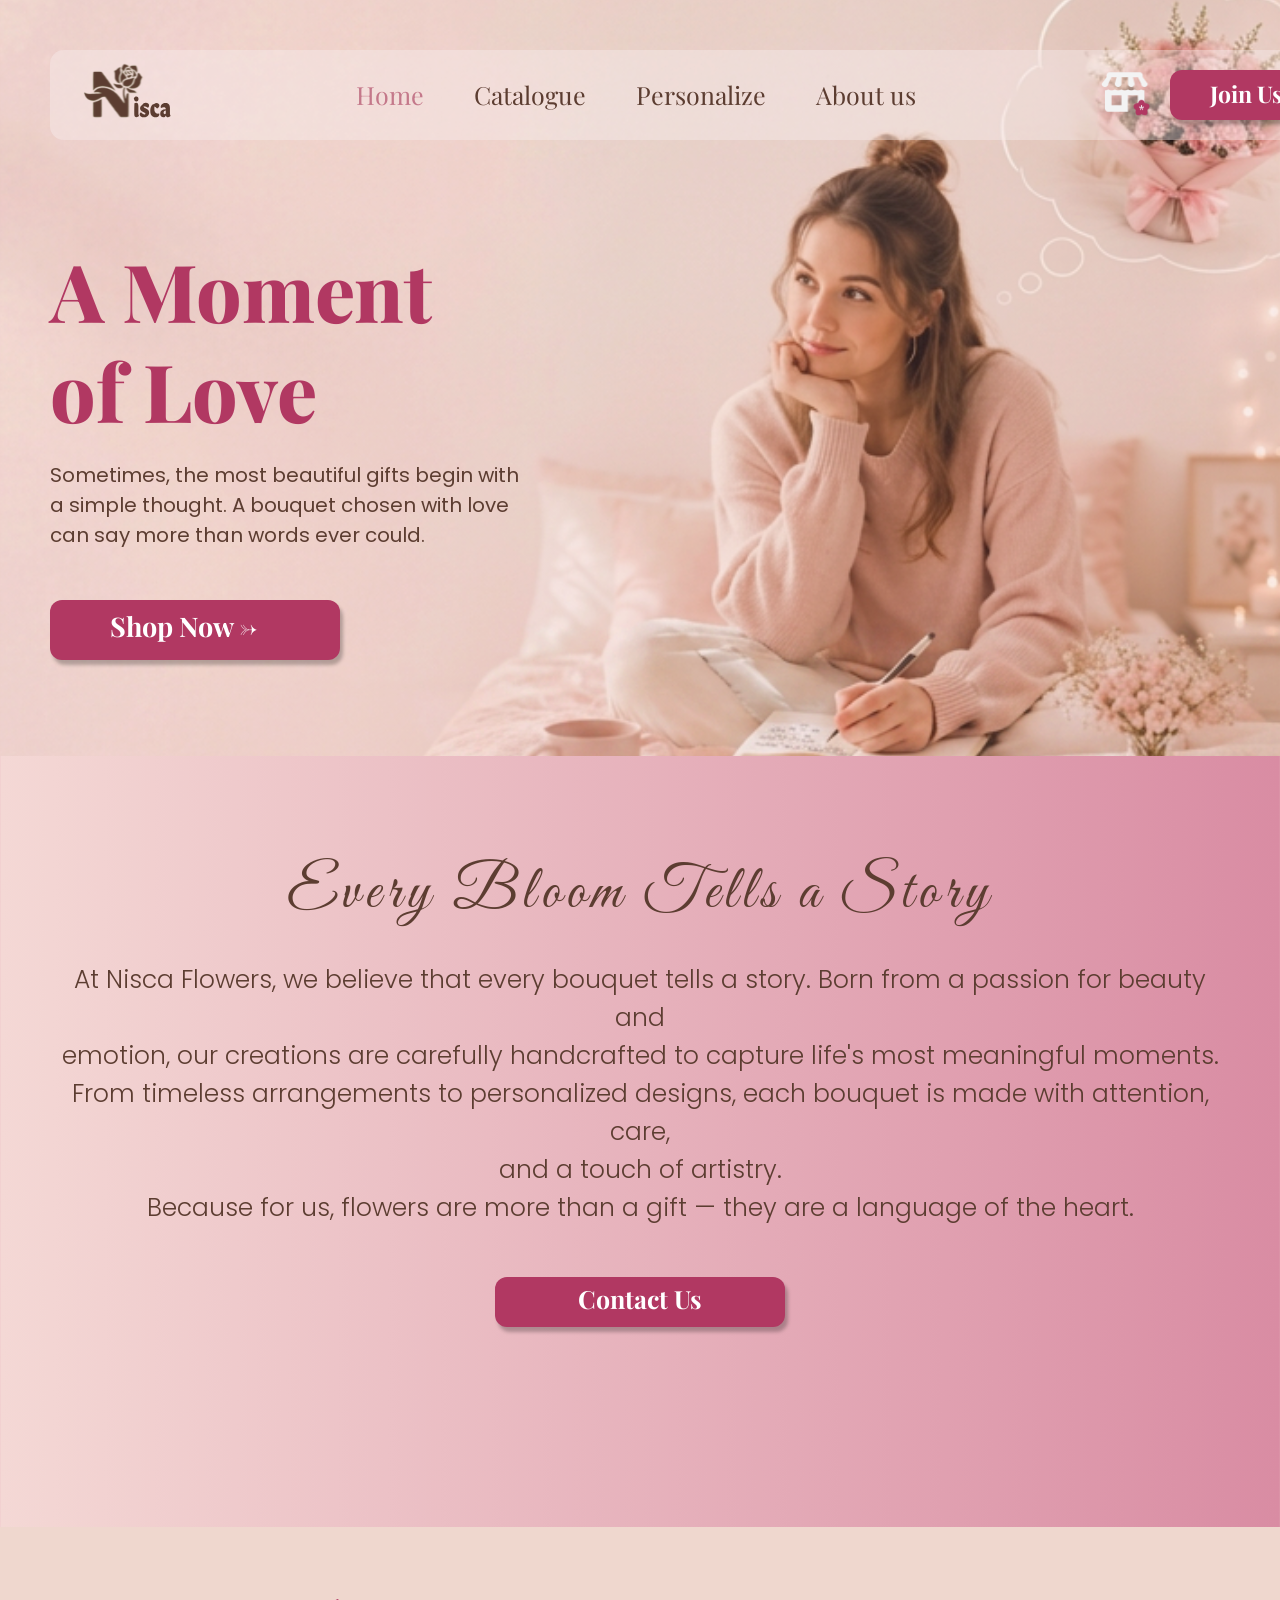
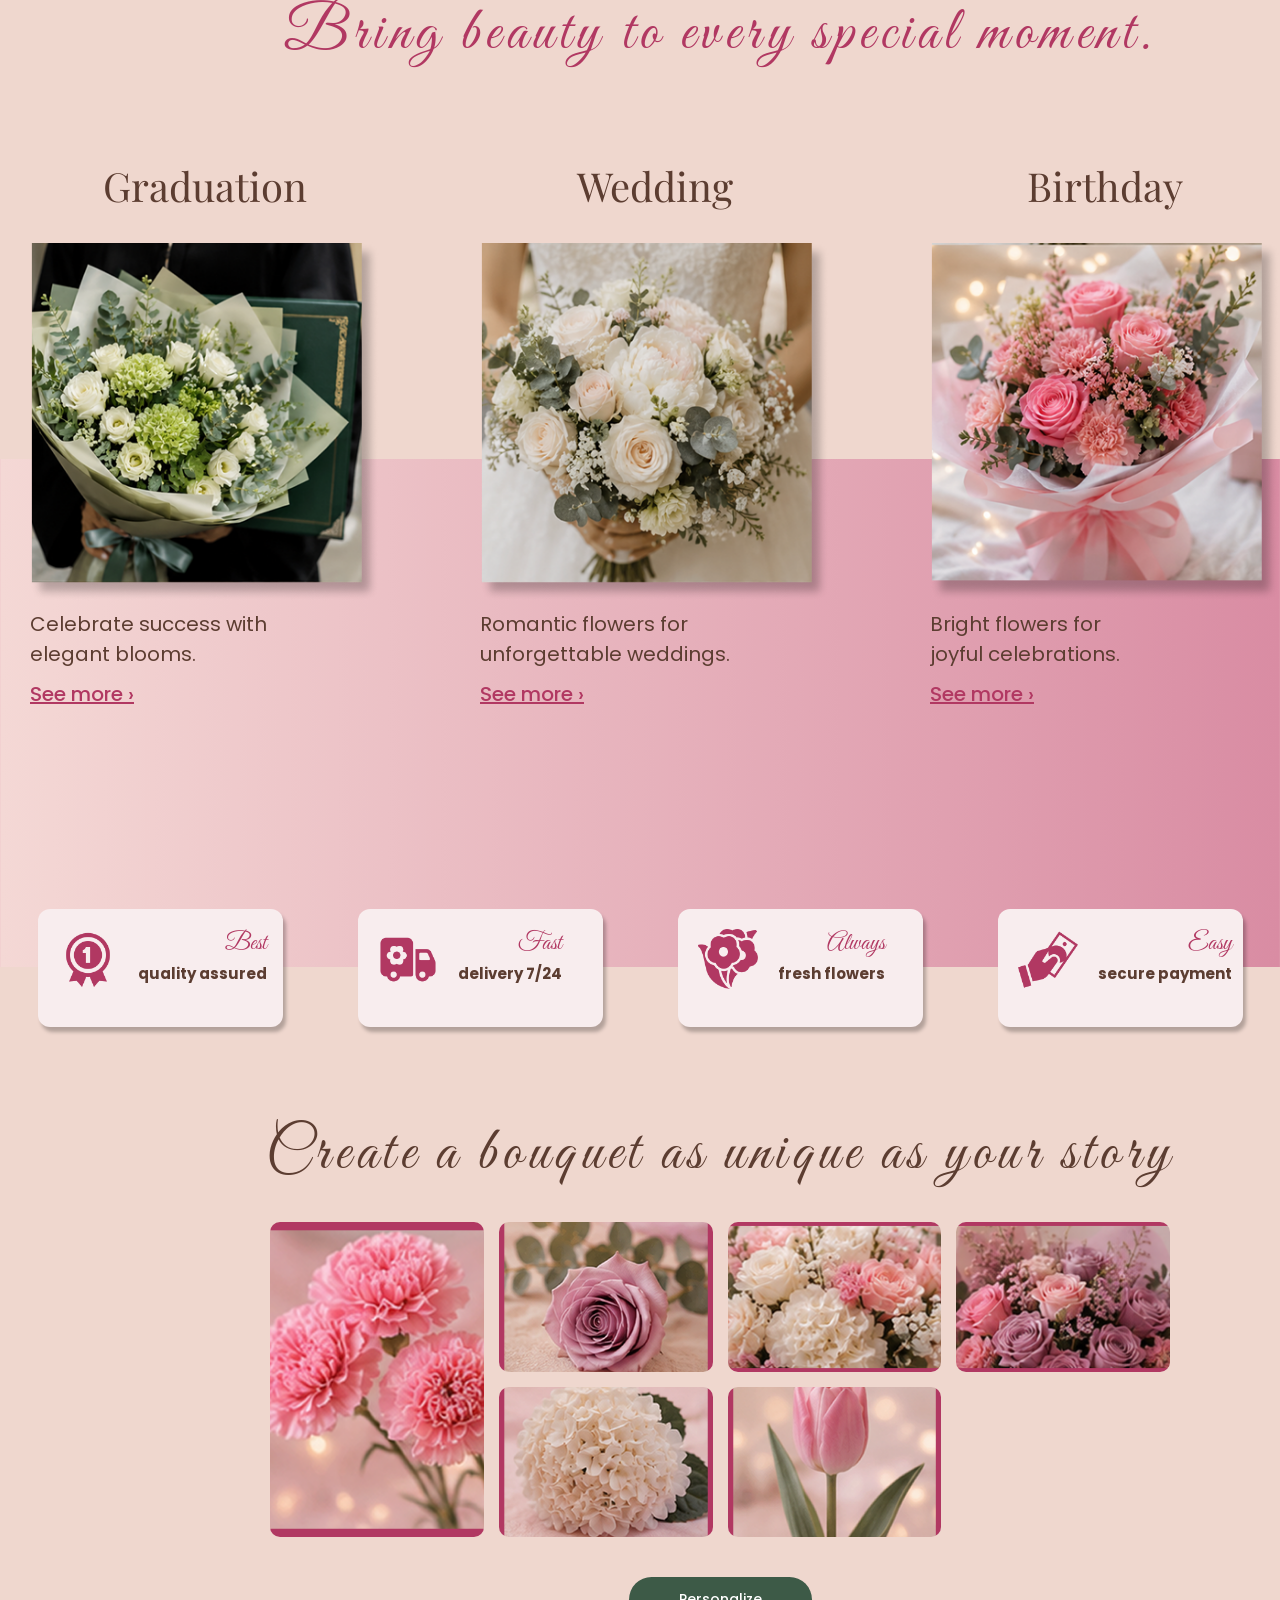
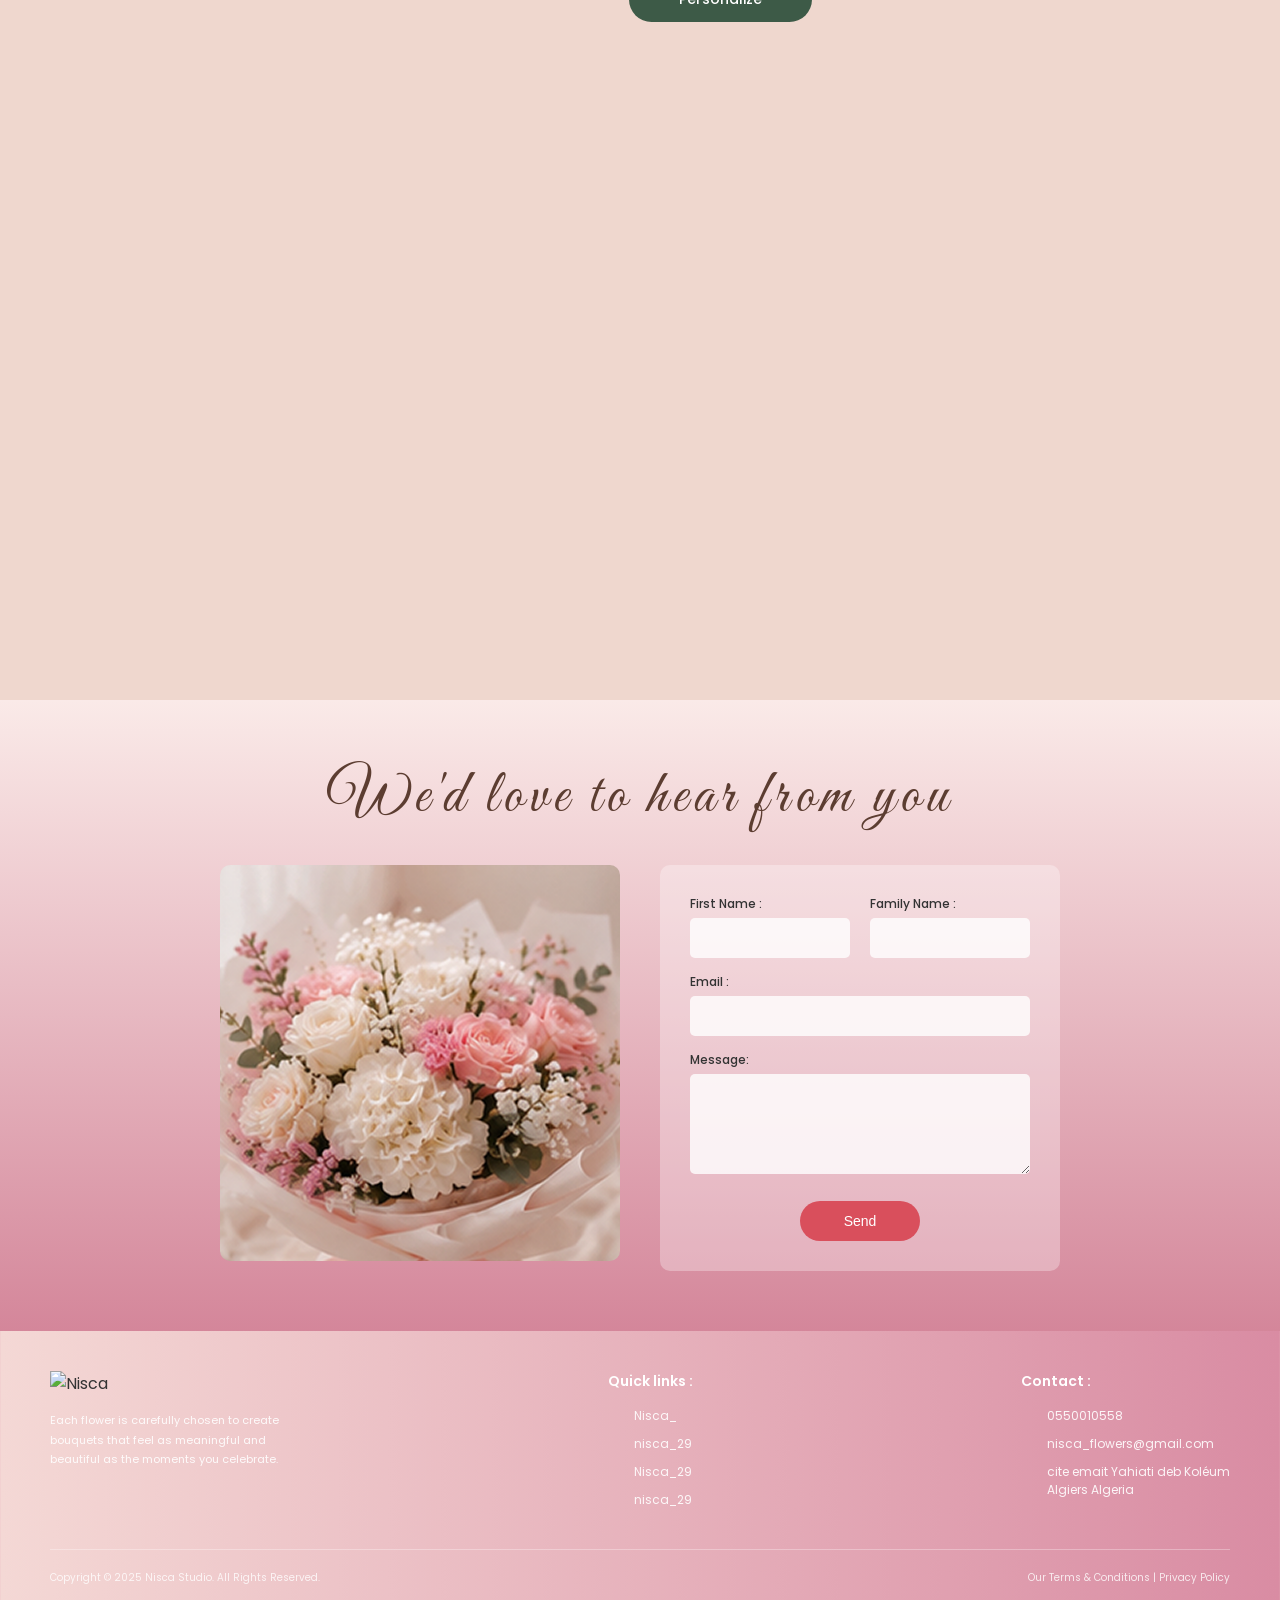
==== home.html @ 2099b7bc "fixing the feature bar" ====
<!DOCTYPE html>
<html lang="en">
<head>
    <meta charset="UTF-8">
    <meta name="viewport" content="width=device-width, initial-scale=1.0">
    <title>Nisca - A Moment of Love</title>
    <link rel="stylesheet" href="home.css">
    <link href="https://fonts.googleapis.com/css2?family=Playfair+Display:ital,wght@0,400;0,500;0,600;0,700;1,400;1,500;1,600&family=Poppins:wght@300;400;500;600&family=Great+Vibes&display=swap" rel="stylesheet">
</head>
<body>
    <header class="header">
        <div class="header-container">
            <div class="logo">
                <img src="/images/logo.svg" alt="Nisca logo">
            </div>
            <nav class="nav">
                <ul class="nav-links">
                    <li><a href="#" class="active">Home</a></li>
                    <li><a href="#">Catalogue</a></li>
                    <li><a href="#">Personalize</a></li>
                    <li><a href="#">About us</a></li>
                </ul>
            </nav>
            <div class="header-actions">
                <a href="#" class="cart-icon">
                    <img src="/images/shopicon.svg" alt="Cart">
                </a>
                <a href="#" class="btn-join">Join Us</a>
            </div>
        </div>
    </header>

    <section class="hero">
        <div class="hero-container">
            <div class="hero-content">
                <h1 class="hero-title">A Moment<br>of Love</h1>
                <p class="hero-description">
                    Sometimes, the most beautiful gifts begin with<br> 
                    a simple thought. A bouquet chosen with love<br> 
                    can say more than words ever could.
                </p>
                <a href="#" class="btn-shop"> Shop Now → </a>
            </div>
        </div>
    </section>

    <section class="story-section">
        <h2 class="script-title">Every Bloom Tells a Story</h2>
        <p class="story-description">
            At Nisca Flowers, we believe that every bouquet tells a story. Born from a passion for beauty and<br>
            emotion, our creations are carefully handcrafted to capture life's most meaningful moments.<br>
            From timeless arrangements to personalized designs, each bouquet is made with attention, care,<br>
            and a touch of artistry.<br>
            Because for us, flowers are more than a gift — they are a language of the heart.
        </p>
        <a href="#" class="btn-contact">Contact Us</a>
    </section>

    <section class="occasions-section">
        <div class="categories">
            <h2 class="script-title" style="color: #B13862;">Bring beauty to every special moment.</h2>
        </div>
        <div class="occasions-grid">
            <div class="occasion-card">
                <h3 class="occasion-title">Graduation</h3>
                <div class="occasion-image">
                    <img src="/images/graduation.png" alt="Graduation flowers">
                </div>
                <p>Celebrate success with <br>elegant blooms.</p>
                <a href="#" class="see-more">See more ›</a>
            </div>
            <div class="occasion-card">
                <h3 class="occasion-title">Wedding</h3>
                <div class="occasion-image">
                    <img src="/images/wedding.png" alt="Wedding flowers">
                </div>
                <p>Romantic flowers for<br> unforgettable weddings.</p>
                <a href="#" class="see-more">See more ›</a>
            </div>
            <div class="occasion-card">
                <h3 class="occasion-title">Birthday</h3>
                <div class="occasion-image">
                    <img src="/images/birthday.png" alt="Birthday flowers">
                </div>
                <p>Bright flowers for<br> joyful celebrations.</p>
                <a href="#" class="see-more">See more ›</a>
            </div>
        </div>
    </section>


    <section class="features-bar">
        <div class="features-container">
            <div class="feature">
                <div class="feature-icon">
                    <img src="/images/icon-quality.svg" alt="Quality">
                </div>
                <p class="feature-label">Best <br> <span class="feature-text">quality assured</span></p>
            </div>
            <div class="feature">
                <div class="feature-icon">
                    <img src="/images/icon-delivery.svg" alt="Delivery">
                </div>
                <p class="feature-label">Fast <br> <span class="feature-text">delivery 7/24</span></p>
            </div>
            <div class="feature">
                <div class="feature-icon">
                    <img src="/images/icon-fresh.svg" alt="Fresh">
                </div>
                <p class="feature-label">Always <br> <span class="feature-text">fresh flowers</span></p>
            </div>
            <div class="feature">
                <div class="feature-icon">
                    <img src="/images/icon-secure.svg" alt="Secure">
                </div>
                <p class="feature-label">Easy <br> <span class="feature-text">secure payment</span></p>
            </div>
        </div>
    </section>

    <!-- Personalize Section -->
    <section class="personalize-section">
        <h2 class="script-title">Create a bouquet as unique as your story</h2>
        <div class="bouquet-grid">
            <div class="bouquet-item large">
                <img src="/images/pic1.png" alt="Bouquet">
            </div>
            <div class="bouquet-item">
                <img src="/images/pic2.png" alt="Bouquet">
            </div>
            <div class="bouquet-item">
                <img src="/images/pic3.png" alt="Bouquet">
            </div>
            <div class="bouquet-item">
                <img src="/images/pic4.png" alt="Bouquet">
            </div>
            <div class="bouquet-item">
                <img src="/images/pic6.png" alt="Bouquet">
            </div>
            <div class="bouquet-item">
                <img src="/images/pic5.png" alt="Bouquet">
            </div>
        </div>
        <a href="#" class="btn-personalize">Personalize</a>
    </section>

    <!-- Contact Section -->
    <section class="contact-section">
        <h2 class="script-title">We'd love to hear from you</h2>
        <div class="contact-container">
            <div class="contact-image">
                <img src="/images/contact_pic.png" alt="Flowers">
            </div>
            <form class="contact-form">
                <div class="form-row">
                    <div class="form-group">
                        <label for="firstName">First Name :</label>
                        <input type="text" id="firstName" name="firstName">
                    </div>
                    <div class="form-group">
                        <label for="familyName">Family Name :</label>
                        <input type="text" id="familyName" name="familyName">
                    </div>
                </div>
                <div class="form-group">
                    <label for="email">Email :</label>
                    <input type="email" id="email" name="email">
                </div>
                <div class="form-group">
                    <label for="message">Message:</label>
                    <textarea id="message" name="message" rows="4"></textarea>
                </div>
                <button type="submit" class="btn-send">Send</button>
            </form>
        </div>
    </section>

    <!-- Footer -->
    <footer class="footer">
        <div class="footer-container">
            <div class="footer-brand">
                <div class="footer-logo">
                    <img src="logo-white.png" alt="Nisca">
                </div>
                <p class="footer-tagline">
                    Each flower is carefully chosen to create<br>
                    bouquets that feel as meaningful and<br>
                    beautiful as the moments you celebrate.
                </p>
            </div>
            <div class="footer-links">
                <h4>Quick links :</h4>
                <ul>
                    <li><a href="#"><img src="icon-facebook.png" alt=""> Nisca_</a></li>
                    <li><a href="#"><img src="icon-instagram.png" alt=""> nisca_29</a></li>
                    <li><a href="#"><img src="icon-tiktok.png" alt=""> Nisca_29</a></li>
                    <li><a href="#"><img src="icon-twitter.png" alt=""> nisca_29</a></li>
                </ul>
            </div>
            <div class="footer-contact">
                <h4>Contact :</h4>
                <ul>
                    <li><img src="icon-phone.png" alt=""> 0550010558</li>
                    <li><img src="icon-email.png" alt=""> nisca_flowers@gmail.com</li>
                    <li><img src="icon-location.png" alt=""> cite emait Yahiati deb Koléum<br>Algiers Algeria</li>
                </ul>
            </div>
        </div>
        <div class="footer-bottom">
            <p>Copyright © 2025 Nisca Studio. All Rights Reserved.</p>
            <p><a href="#">Our Terms & Conditions</a> | <a href="#">Privacy Policy</a></p>
        </div>
    </footer>

    <script src="home.js"></script>
</body>
</html>
---- home.css ----
* {
    margin: 0;
    padding: 0;
    box-sizing: border-box;
}

body {
    font-family: 'Poppins', sans-serif;
    background: linear-gradient(270deg, #D98CA3 0%, #F4D8D5 100%);
    color: #333;
    overflow-x: hidden;
}

a {
    text-decoration: none;
    color: inherit;
}

ul {
    list-style: none;
}

img {
    max-width: 100%;
    height: auto;
}

.script-title {
    color: #5C3D31;
    font-size: 60px;
    font-weight: 500;
    line-height: normal;
    letter-spacing: 5.4px;
    font-family: 'Great Vibes', cursive;
    text-align: center;
    margin-bottom: 30px;
}

.header {
    position: fixed;
    top: 0;
    z-index: 1000;
    margin-top: 50px;
    margin-left: 50px;
    margin-right: 50px;
}

.header-container {
    border-radius: 14px;
    background: rgba(248, 237, 238, 0.41);
    display: flex;
    width: 1300px;
    height: 90px;
    padding-left: 33px;
    gap: 10px;
    align-items: center;
    justify-content: space-between;
    padding-right: 20px;
}

.logo img {
    height: 90px;
}

.nav-links {
    display: flex;
    gap: 50px;
}

.nav-links a {
    color: #5C3D31;
    font-family: "Playfair Display";
    font-size: 25px;
    font-style: normal;
    font-weight: 400;
    line-height: normal;
    transition: color 0.3s;
}

.nav-links a:hover,
.nav-links a.active {
    color: #C4788A;
}

.header-actions {
    display: flex;
    align-items: center;
    gap: 20px;
}

.cart-icon img {
    height: 50px;
}

.btn-join {
    width: 160px;
    height: 50px;
    border-radius: 12px;
    background: #B13862;
    box-shadow: 3px 5px 3.8px 0 rgba(0, 0, 0, 0.25);
    color: #FFF;
    font-family: "Playfair Display";
    font-size: 23px;
    font-style: normal;
    font-weight: 700;
    line-height: normal;
    padding: 8px 40px;
    transition: background-color 0.3s;
}

.btn-join:hover {
    background-color: #C4788A;
}


.hero {
    padding: 40px 50px;
    position: relative;
    width: 1440px;
    height: 756px;
    background-image: url(./images/hero1.svg);
    background-repeat: no-repeat;
}

.hero-container {
    display: flex;
    align-items: center;
    max-width: 1400px;
    margin: 0 auto;
    position: relative;
}

.hero-content {
    flex: 1;
    z-index: 2;
}

.hero-title {
    margin-top: 200px;
    margin-bottom: 20px;
    color: #B13862;
    font-family: "Playfair Display";
    font-size: 80px;
    font-style: normal;
    font-weight: 800;
    line-height: 100px;
}

.hero-description {
    margin-bottom: 30px;
    color: #5C3D31;
    font-family: Poppins;
    font-size: 20px;
    font-style: normal;
    font-weight: 400;
    line-height: normal;
}

.btn-shop {
    display: flex;
    width: 290px;
    height: 60px;
    border-radius: 12px;
    background: #B13862;
    box-shadow: 3px 5px 3.8px 0 rgba(0, 0, 0, 0.25);
    color: #FFF;
    font-family: "Playfair Display";
    font-size: 27px;
    font-weight: 700;
    line-height: normal;
    padding: 8px 60px;
    transition: background-color 0.3s;
    margin-top: 50px;
}

.btn-shop:hover {
    background-color: #d9799b;
}

.story-section {
    padding: 100px 50px;
    text-align: center;
}

.story-description {
    color: #5C3D31;
    text-align: center;
    font-family: Poppins;
    font-size: 25px;
    font-style: normal;
    font-weight: 300;
    line-height: normal;
    margin-bottom: 30px;
    margin-left: auto;
    margin-right: auto;
}

.btn-contact {
    width: 290px;
    height: 50px;
    border-radius: 12px;
    background: #B13862;
    box-shadow: 3px 5px 3.8px 0 rgba(0, 0, 0, 0.25);
    color: #FFF;
    font-family: "Playfair Display";
    font-size: 25px;
    font-weight: 700;
    padding: 5px 10px;
    display: inline-block;
    transition: all 0.3s;
    margin-top: 20px;
    margin-bottom: 100px;
}

.btn-contact:hover {
    background-color: #d9799b;
}

.categories{
    background: #EFD7CE;
    width: 1440px;
    height: 532px;
    padding-top: 70px;
}

.occasions-grid {
    display: flex;
    justify-content: center;
    gap: 100px;
    margin-top: -300px;
    margin-left: 30px;
    margin-bottom: 200px;
}

.occasion-image img {
    width: 360px;
    height: 360px;
}

.occasion-title {
    color: #5C3D31;
    font-family: "Playfair Display";
    font-size: 40px;
    font-style: normal;
    font-weight: 400;
    line-height: normal;
    text-align: center;
    margin-bottom: 30px;
}

.occasion-card p {
    color: #5C3D31;
    font-family: Poppins;
    font-size: 20px;
    font-style: normal;
    font-weight: 400;
    line-height: normal;
    margin-bottom: 10px;
}

.see-more {
    color: #B13862;
    font-family: Poppins;
    font-size: 20px;
    font-style: normal;
    font-weight: 300;
    line-height: normal;
    text-decoration: underline;
    font-weight: 500;
}

.features-container {
    display: flex;
    justify-content: space-around;
    align-items: center;
    margin-bottom: -60px;
}

.feature {
    display: flex;
    width: 245px;
    height: 117.842px;
    border-radius: 12px;
    background: #F8EDEE;
    box-shadow: 3px 5px 3.8px 0 rgba(0, 0, 0, 0.25);
}

.feature-icon img {
    width: 80px;
    height: 80px;
    padding-left: 20px;
    padding-top: 20px;
}

.feature-label {
    font-size: 12px;
    margin-top: 20px;
    margin-left: 20px;
    color: #B13862;
    font-family: 'Great Vibes', cursive;
    font-size: 24px;
    font-weight: 400;
    line-height: normal;
    text-align: right;
}

.feature-text {
    text-align: left;
    color: #5C3D31;
    font-family: Poppins;
    font-size: 15px;
    font-style: normal;
    font-weight: 700;
    line-height: normal;
}

.personalize-section {
    padding-top:150px ;
    background-color: #EFD7CE;
    width: 1440px;
    height: 1333px;
    text-align: center;
}

.bouquet-grid {
    display: grid;
    grid-template-columns: repeat(4, 1fr);
    grid-template-rows: repeat(2, 150px);
    gap: 15px;
    max-width: 900px;
    margin: 0 auto 40px;
}

.bouquet-item {
    overflow: hidden;
    border-radius: 10px;
}

.bouquet-item.large {
    grid-row: span 2;
}

.bouquet-item img {
    width: 100%;
    height: 100%;
    object-fit: cover;
}

.btn-personalize {
    display: inline-block;
    background-color: #3D5A47;
    color: white;
    padding: 12px 50px;
    border-radius: 25px;
    font-size: 14px;
    font-weight: 500;
    transition: background-color 0.3s;
}

.btn-personalize:hover {
    background-color: #2D4A37;
}

/* Contact Section */
.contact-section {
    background: linear-gradient(180deg, #FAEAE8 0%, #D4869A 100%);
    padding: 60px 50px;
}

.contact-container {
    display: flex;
    align-items: flex-start;
    justify-content: center;
    gap: 40px;
    max-width: 900px;
    margin: 0 auto;
}

.contact-image {
    flex: 1;
    max-width: 400px;
}

.contact-image img {
    width: 100%;
    border-radius: 10px;
}

.contact-form {
    flex: 1;
    max-width: 400px;
    background: rgba(255, 255, 255, 0.3);
    padding: 30px;
    border-radius: 10px;
}

.form-row {
    display: flex;
    gap: 20px;
}

.form-group {
    margin-bottom: 15px;
    flex: 1;
}

.form-group label {
    display: block;
    font-size: 12px;
    color: #333;
    margin-bottom: 5px;
    font-weight: 500;
}

.form-group input,
.form-group textarea {
    width: 100%;
    padding: 10px 15px;
    border: none;
    border-radius: 5px;
    background-color: rgba(255, 255, 255, 0.8);
    font-family: 'Poppins', sans-serif;
    font-size: 13px;
}

.form-group textarea {
    resize: vertical;
}

.btn-send {
    display: block;
    width: 120px;
    margin: 20px auto 0;
    background-color: #D94F5C;
    color: white;
    padding: 12px 30px;
    border: none;
    border-radius: 25px;
    font-size: 14px;
    font-weight: 500;
    cursor: pointer;
    transition: background-color 0.3s;
}

.btn-send:hover {
    background-color: #C94050;
}

/* Footer */
.footer {
    padding: 40px 50px 20px;
}

.footer-container {
    display: flex;
    justify-content: space-between;
    max-width: 1200px;
    margin: 0 auto;
    padding-bottom: 30px;
    border-bottom: 1px solid rgba(255, 255, 255, 0.3);
}

.footer-brand {
    max-width: 250px;
}

.footer-logo img {
    height: 60px;
    margin-bottom: 15px;
}

.footer-tagline {
    font-size: 11px;
    color: rgba(255, 255, 255, 0.9);
    line-height: 1.8;
}

.footer-links h4,
.footer-contact h4 {
    font-size: 14px;
    font-weight: 600;
    color: white;
    margin-bottom: 15px;
}

.footer-links ul li,
.footer-contact ul li {
    display: flex;
    align-items: center;
    gap: 10px;
    font-size: 12px;
    color: rgba(255, 255, 255, 0.9);
    margin-bottom: 10px;
}

.footer-links ul li img,
.footer-contact ul li img {
    width: 16px;
    height: 16px;
}

.footer-links ul li a {
    display: flex;
    align-items: center;
    gap: 10px;
    color: rgba(255, 255, 255, 0.9);
}

.footer-links ul li a:hover {
    color: white;
}

.footer-bottom {
    display: flex;
    justify-content: space-between;
    align-items: center;
    padding-top: 20px;
    max-width: 1200px;
    margin: 0 auto;
}

.footer-bottom p {
    font-size: 10px;
    color: rgba(255, 255, 255, 0.8);
}

.footer-bottom a {
    color: rgba(255, 255, 255, 0.8);
}

.footer-bottom a:hover {
    color: white;
}

/* Responsive */
@media (max-width: 1024px) {
    .hero-container {
        flex-direction: column;
        text-align: center;
    }

    .hero-content {
        margin-bottom: 30px;
    }

    .hero-title {
        font-size: 48px;
    }

    .occasions-grid {
        flex-wrap: wrap;
    }

    .contact-container {
        flex-direction: column;
    }

    .footer-container {
        flex-wrap: wrap;
        gap: 30px;
    }
}

@media (max-width: 768px) {
    .header {
        padding: 15px 20px;
    }

    .nav-links {
        display: none;
    }

    .hero {
        padding: 40px 20px;
    }

    .hero-title {
        font-size: 36px;
    }

    .script-title {
        font-size: 32px;
    }

    .features-container {
        flex-wrap: wrap;
        gap: 20px;
    }

    .bouquet-grid {
        grid-template-columns: repeat(2, 1fr);
    }

    .footer-bottom {
        flex-direction: column;
        gap: 10px;
        text-align: center;
    }
}
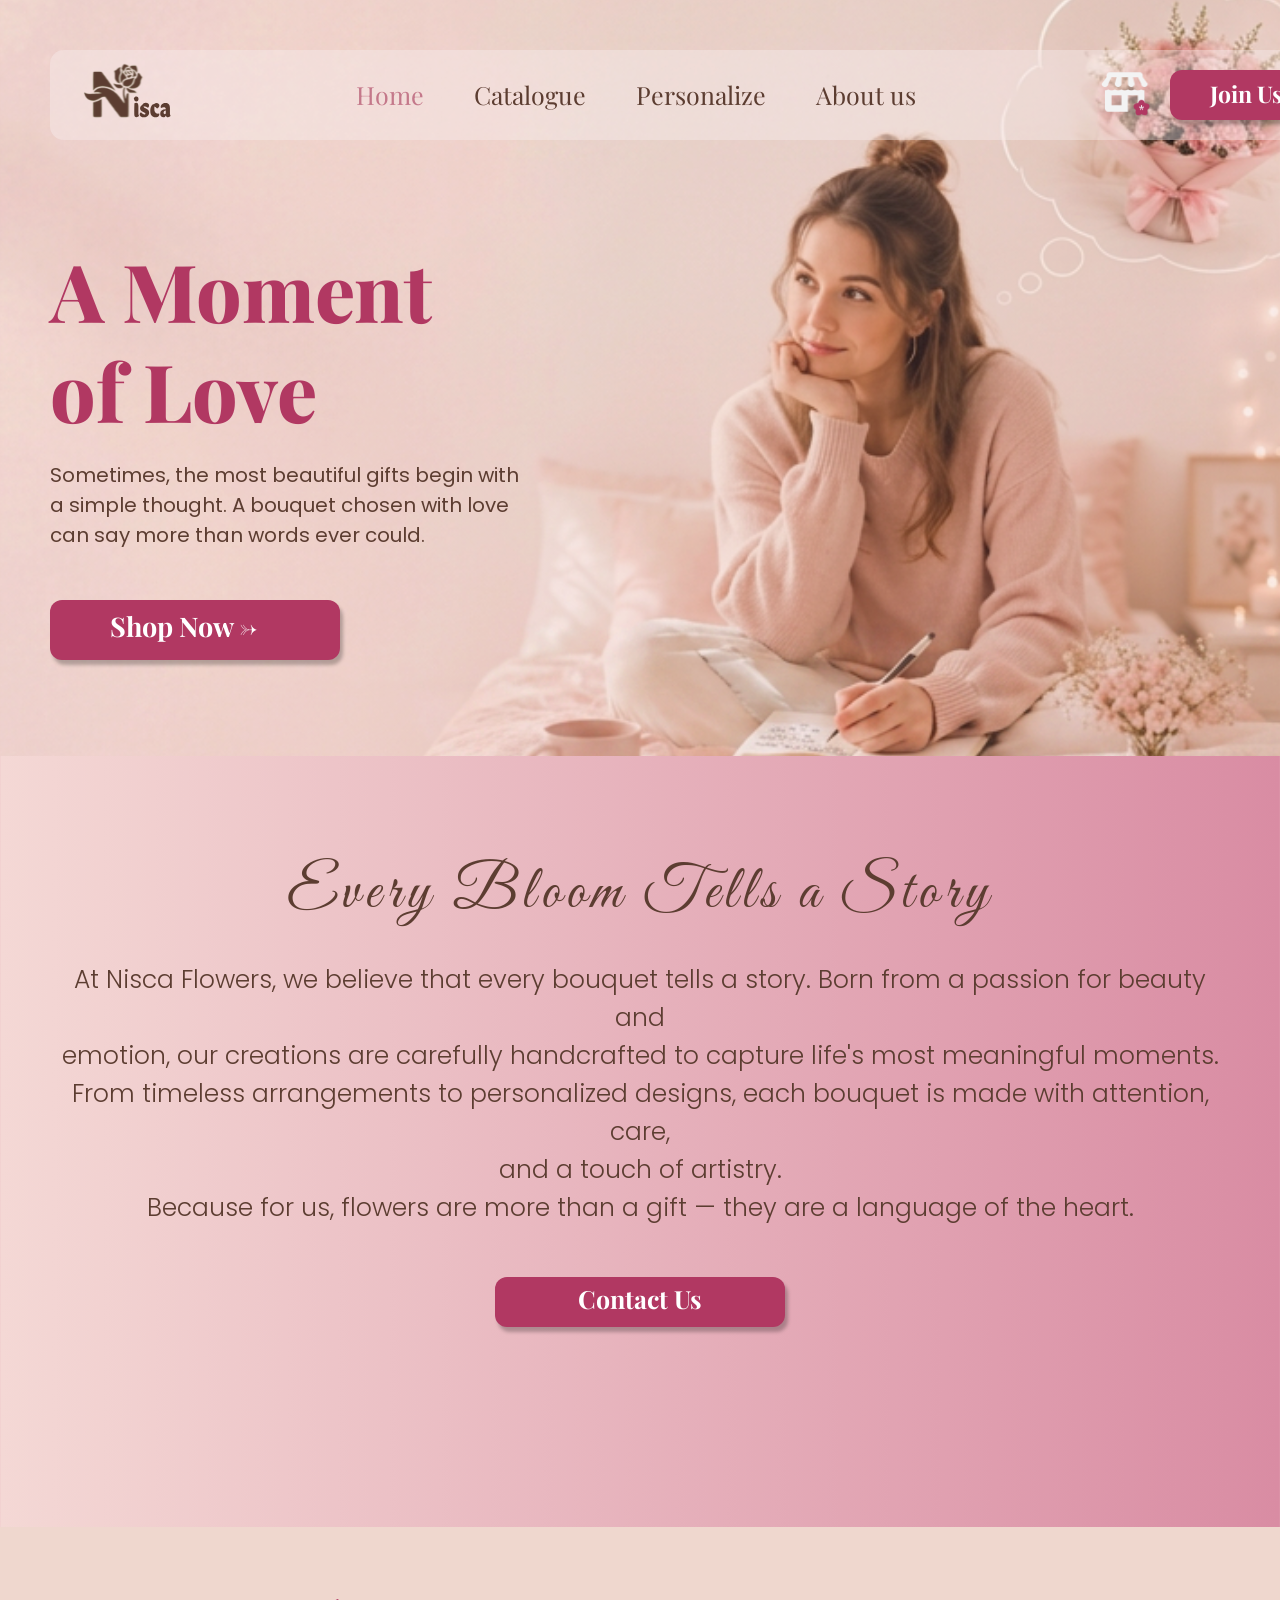
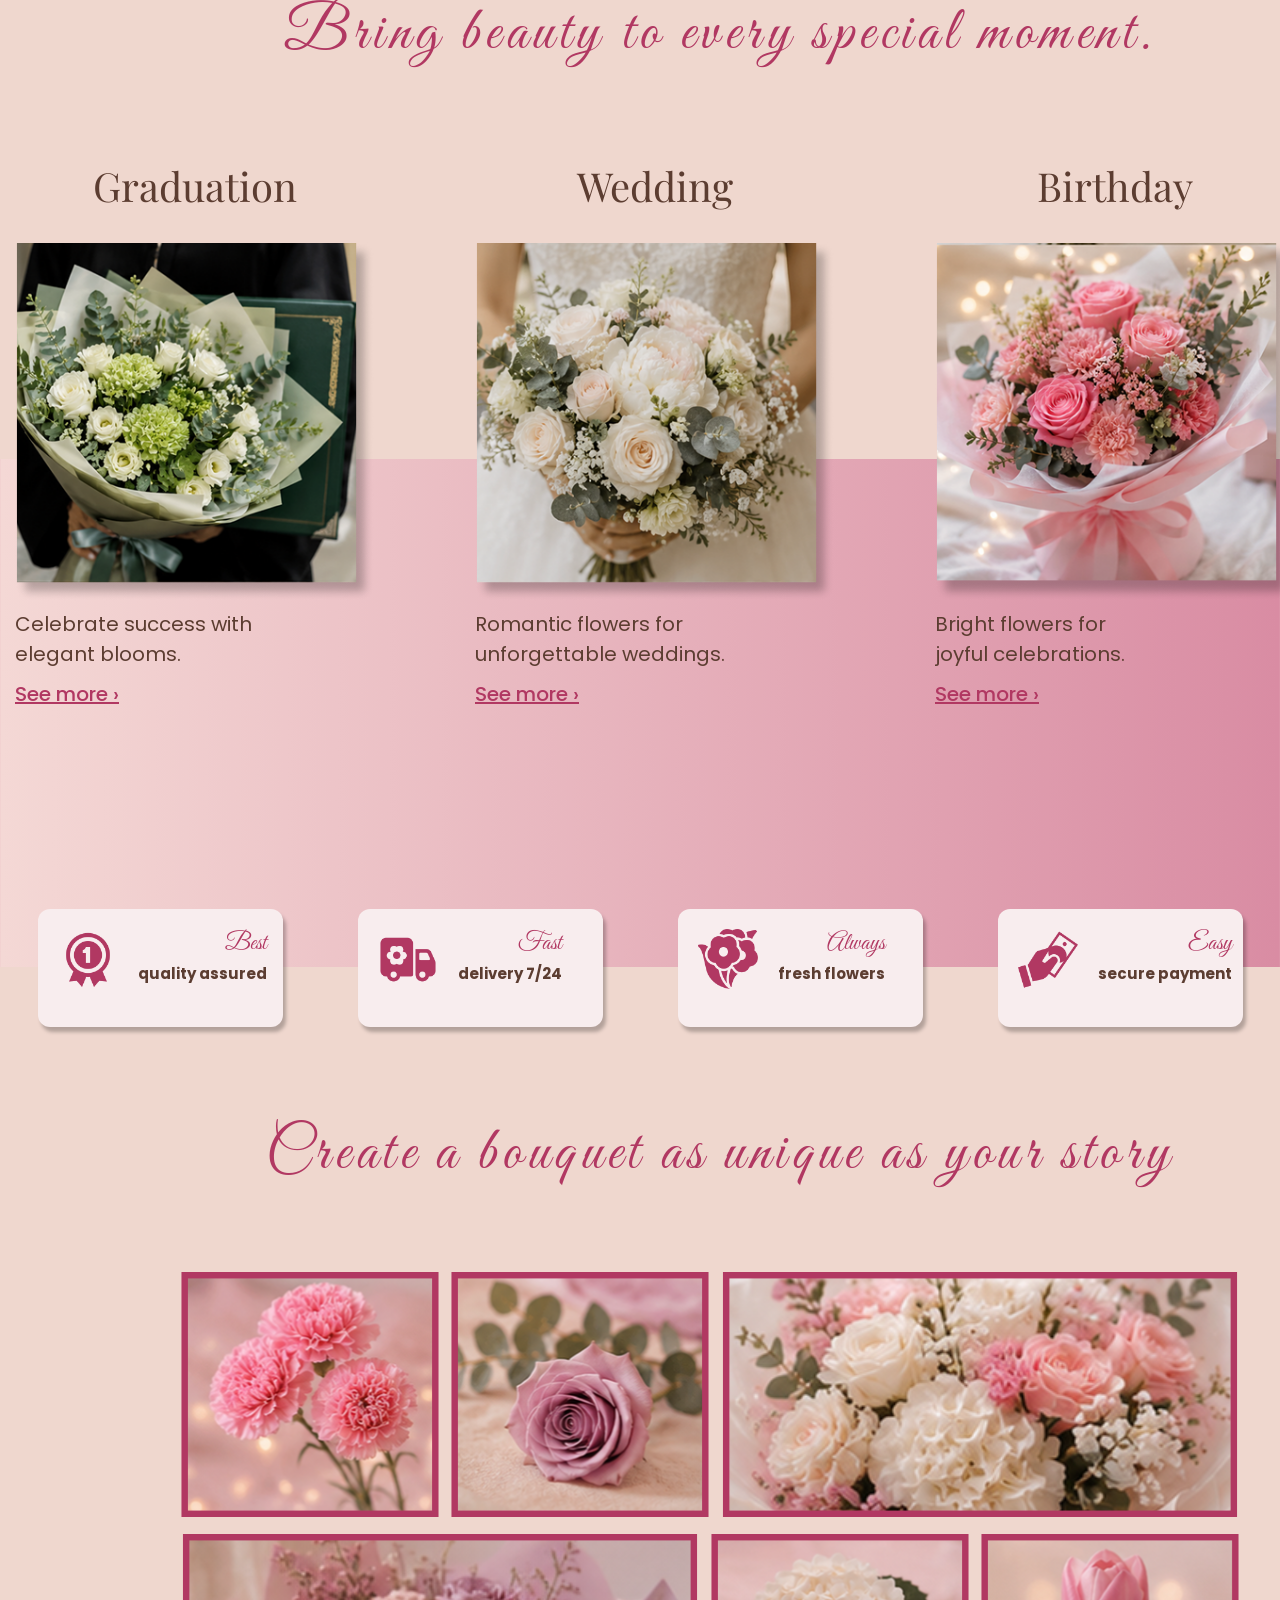
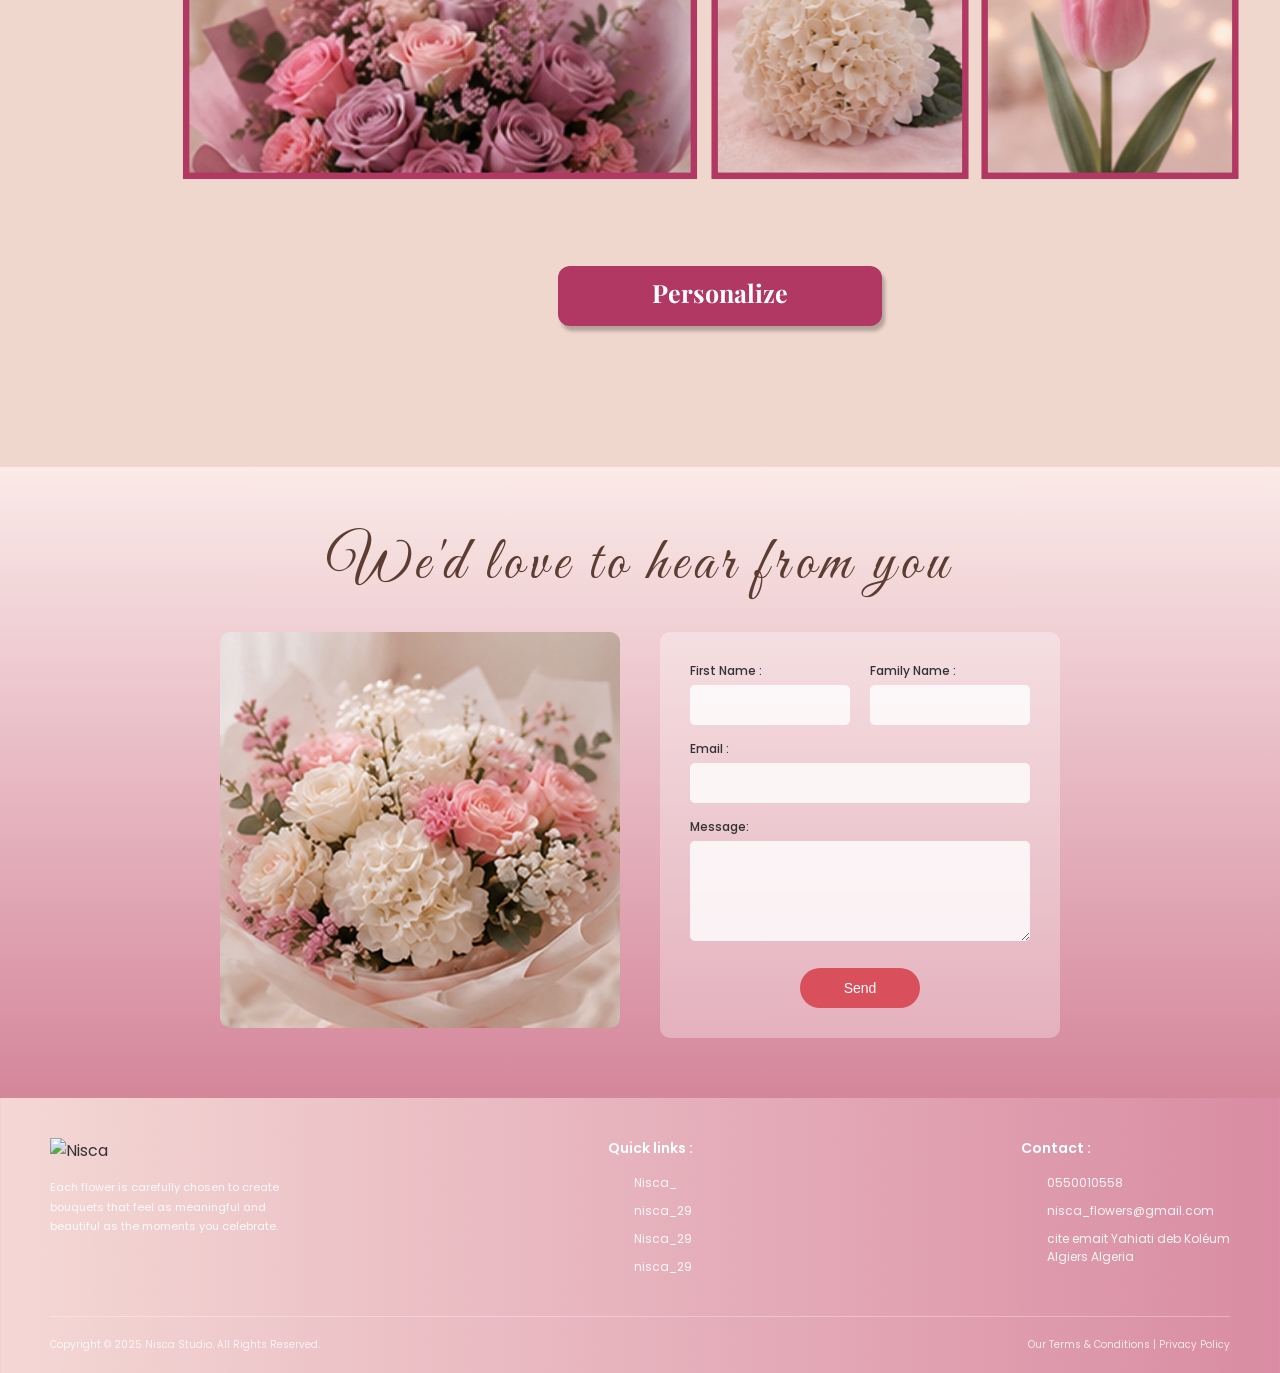
==== commit 81cdffe3: "fixing the personalization section" ====
--- a/home.html
+++ b/home.html
@@ -118,27 +118,32 @@
         </div>
     </section>
 
-    <!-- Personalize Section -->
     <section class="personalize-section">
-        <h2 class="script-title">Create a bouquet as unique as your story</h2>
+        <h2 class="script-title" style="color: #B13862;">Create a bouquet as unique as your story</h2>
+        <div class="bouquet-grid" id="grid1">
+            <div class="small_pictures">
+                <div class="bouquet-item">
+                    <img src="/images/pic1.svg" alt="Bouquet">
+                </div>
+                <div class="bouquet-item">
+                    <img src="/images/pic2.svg" alt="Bouquet">
+                </div>
+            </div>
+            <div class="bouquet-item-large">
+                <img src="/images/pic3.svg" alt="Bouquet">
+            </div>
+        </div>
         <div class="bouquet-grid">
-            <div class="bouquet-item large">
-                <img src="/images/pic1.png" alt="Bouquet">
-            </div>
-            <div class="bouquet-item">
-                <img src="/images/pic2.png" alt="Bouquet">
-            </div>
-            <div class="bouquet-item">
-                <img src="/images/pic3.png" alt="Bouquet">
-            </div>
-            <div class="bouquet-item">
-                <img src="/images/pic4.png" alt="Bouquet">
-            </div>
-            <div class="bouquet-item">
-                <img src="/images/pic6.png" alt="Bouquet">
-            </div>
-            <div class="bouquet-item">
-                <img src="/images/pic5.png" alt="Bouquet">
+            <div class="bouquet-item-large" id="large-pic">
+                <img src="/images/pic4.svg" alt="Bouquet">
+            </div>
+            <div class="small_pictures2">
+                <div class="bouquet-item">
+                    <img src="/images/pic5.svg" alt="Bouquet">
+                </div>
+                <div class="bouquet-item">
+                    <img src="/images/pic6.svg" alt="Bouquet">
+                </div>
             </div>
         </div>
         <a href="#" class="btn-personalize">Personalize</a>
--- a/home.css
+++ b/home.css
@@ -18,11 +18,6 @@
 
 ul {
     list-style: none;
-}
-
-img {
-    max-width: 100%;
-    height: auto;
 }
 
 .script-title {
@@ -318,47 +313,67 @@
     padding-top:150px ;
     background-color: #EFD7CE;
     width: 1440px;
-    height: 1333px;
+    height: 1100px;
     text-align: center;
 }
 
 .bouquet-grid {
-    display: grid;
-    grid-template-columns: repeat(4, 1fr);
-    grid-template-rows: repeat(2, 150px);
-    gap: 15px;
-    max-width: 900px;
-    margin: 0 auto 40px;
-}
-
-.bouquet-item {
-    overflow: hidden;
-    border-radius: 10px;
-}
-
-.bouquet-item.large {
-    grid-row: span 2;
+    display:flex;
+}
+
+#grid1{
+    margin-top: 80px;
+}
+
+.small_pictures{
+    margin-right: -20px;
+    display: flex;
+    gap: 10px;
+    margin-left: 180px;
+    margin-bottom: 10px;
+}
+
+.small_pictures2{
+    display: flex;
+    gap: 10px;
+    margin-left: 130px;
+    margin-bottom: 10px;
+}
+
+#large-pic{
+    margin-left: 150px;
+    margin-right: -150px;
 }
 
 .bouquet-item img {
-    width: 100%;
-    height: 100%;
-    object-fit: cover;
+    width: 260px;
+    height: 245px;
+}
+
+.bouquet-item-large img {
+    width: 580px;
+    height: 245px;
 }
 
 .btn-personalize {
+    width: 324px;
+    height: 60px;
+    border-radius: 12px;
+    background: #B13862;
+    box-shadow: 3px 5px 3.8px 0 rgba(0, 0, 0, 0.25);
+    color: #FFF;
+    font-family: "Playfair Display";
+    font-size: 25px;
+    font-weight: 700;
+    padding: 10px 10px;
     display: inline-block;
-    background-color: #3D5A47;
-    color: white;
-    padding: 12px 50px;
-    border-radius: 25px;
-    font-size: 14px;
-    font-weight: 500;
-    transition: background-color 0.3s;
+    transition: all 0.3s;
+    margin-top: 70px;
+    margin-bottom: 100px;
 }
 
 .btn-personalize:hover {
-    background-color: #2D4A37;
+    background-color: #d9799b;
 }
 
 /* Contact Section */
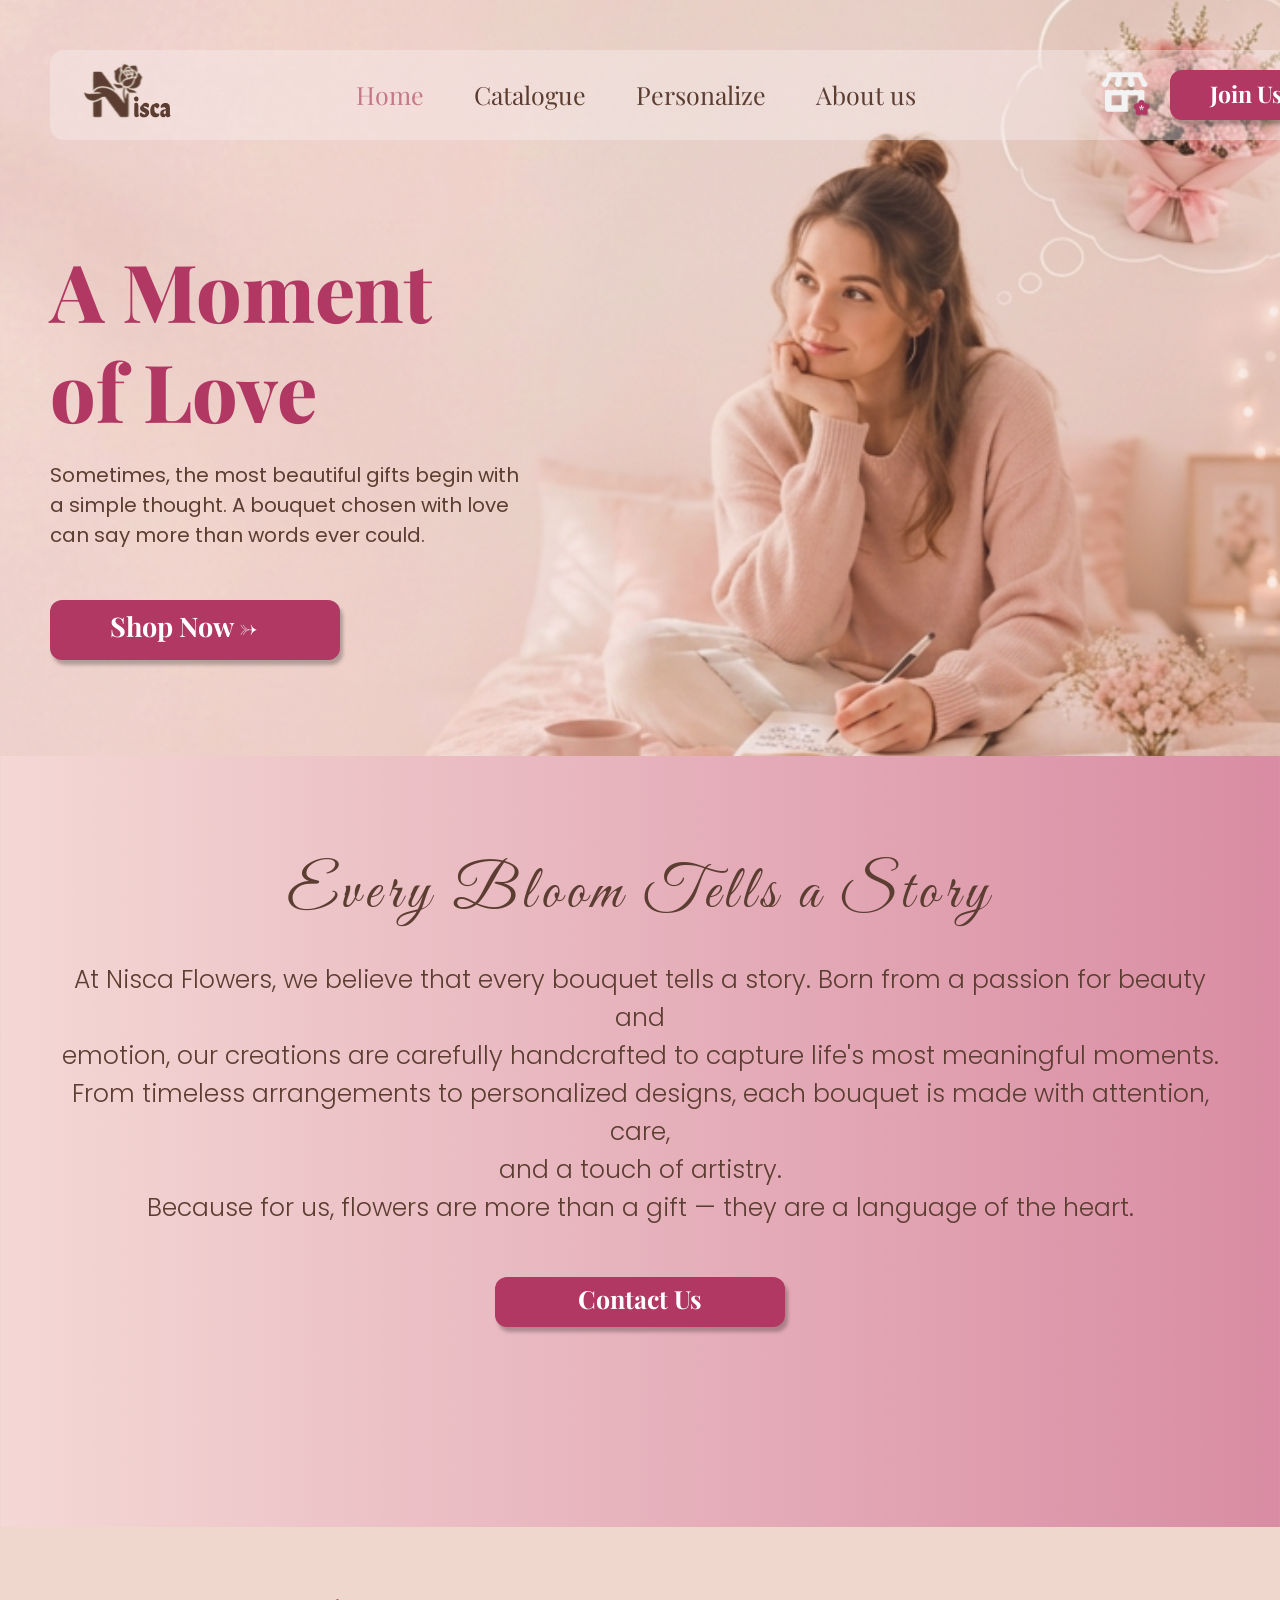
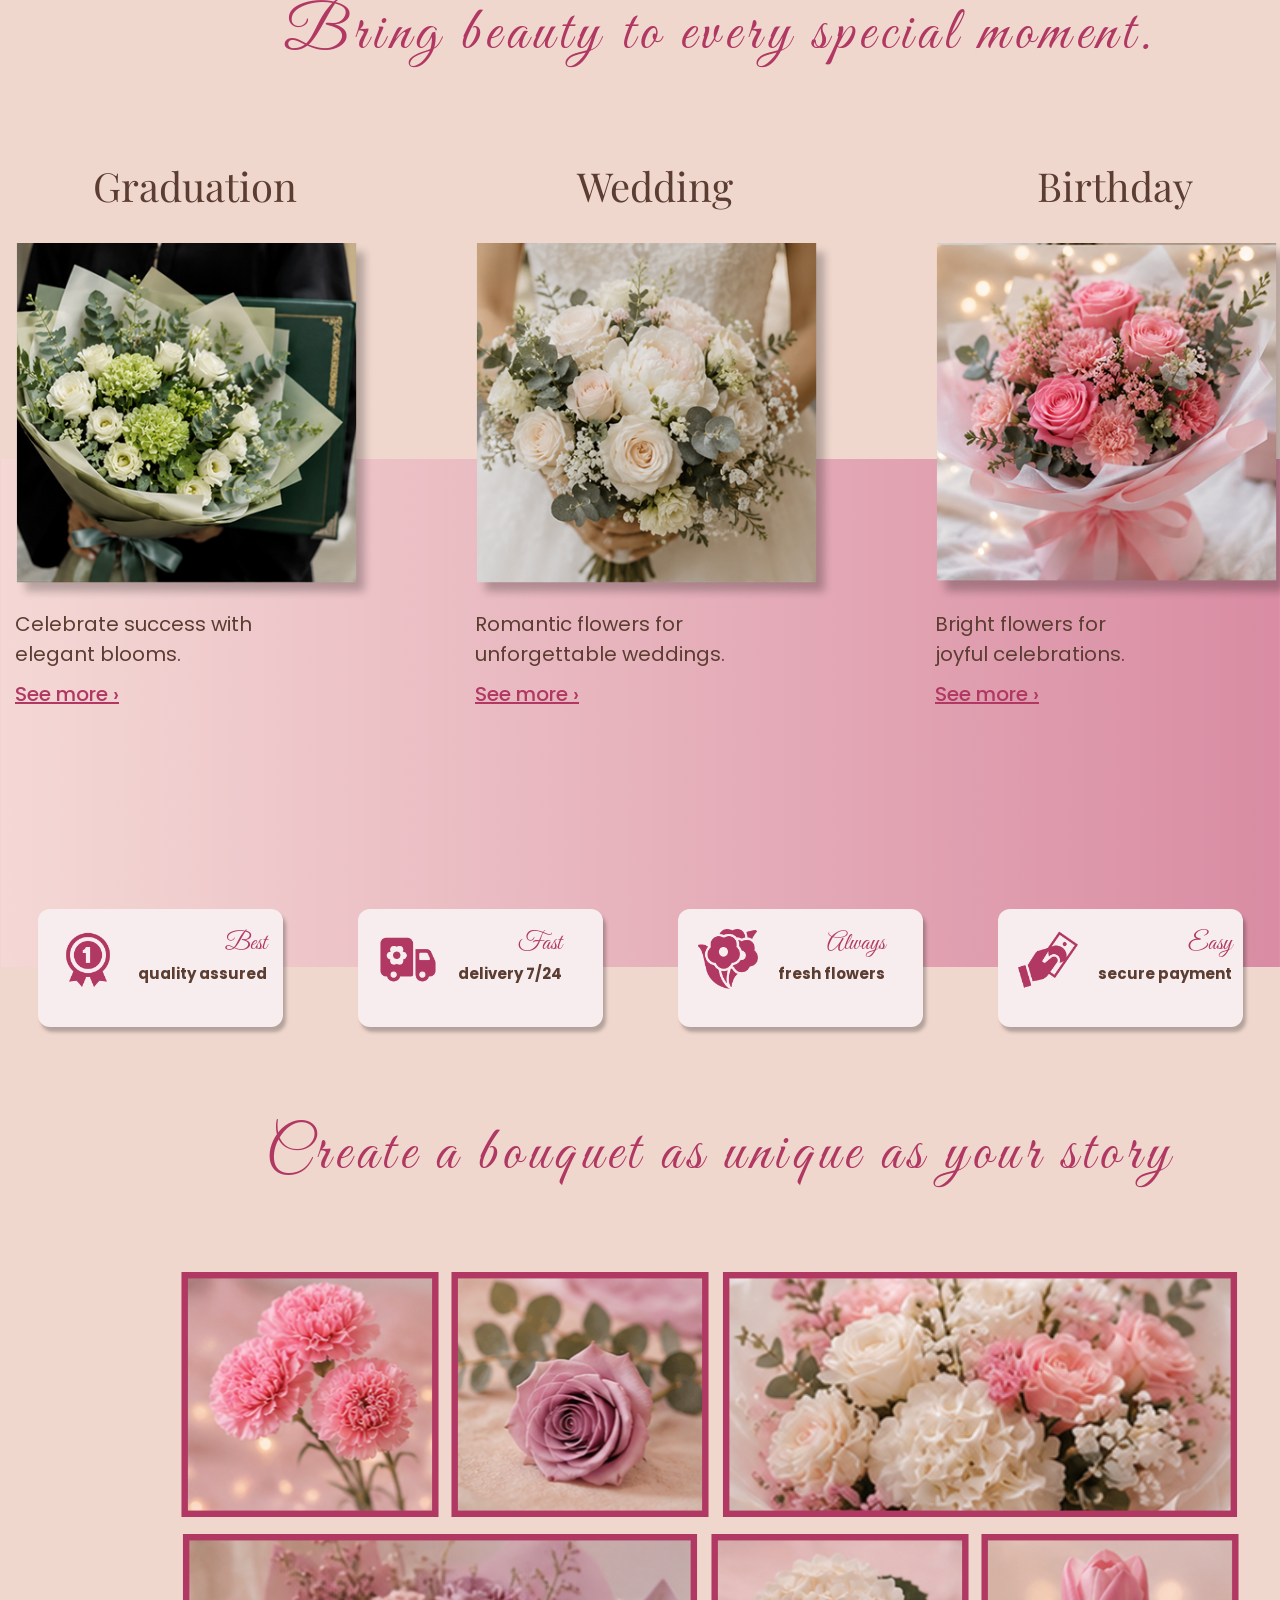
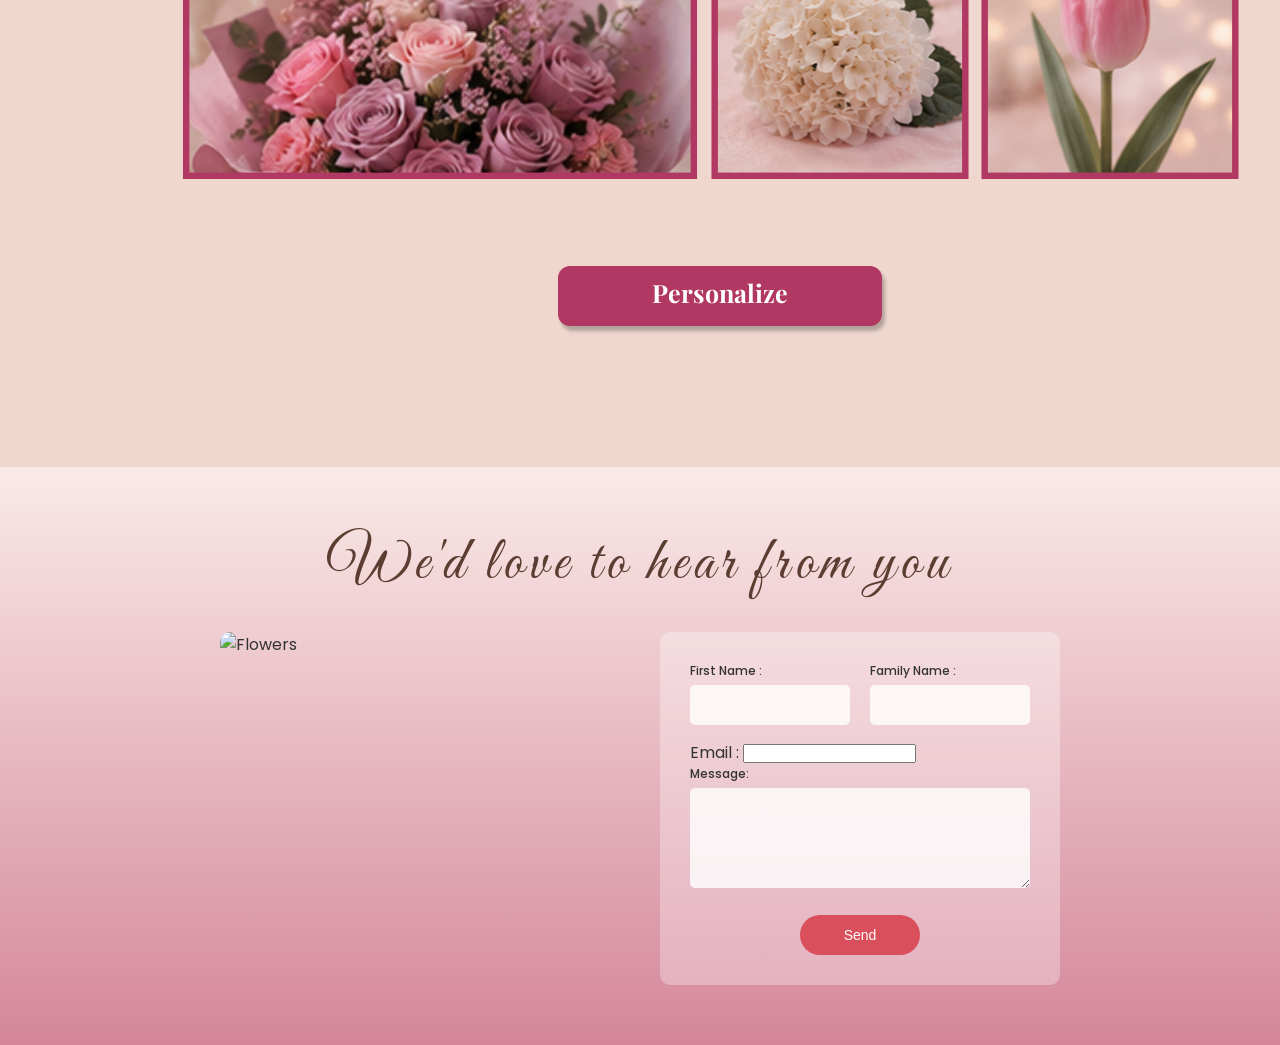
==== commit 387147ce: "adding the footer" ====
--- a/home.html
+++ b/home.html
@@ -149,74 +149,38 @@
         <a href="#" class="btn-personalize">Personalize</a>
     </section>
 
-    <!-- Contact Section -->
     <section class="contact-section">
         <h2 class="script-title">We'd love to hear from you</h2>
         <div class="contact-container">
             <div class="contact-image">
-                <img src="/images/contact_pic.png" alt="Flowers">
+                <img src="/images/contact_pic.svg" alt="Flowers">
             </div>
             <form class="contact-form">
-                <div class="form-row">
-                    <div class="form-group">
-                        <label for="firstName">First Name :</label>
-                        <input type="text" id="firstName" name="firstName">
+                <div class="all_form">
+                    <div class="form-row">
+                        <div class="form-group">
+                            <label for="firstName">First Name :</label>
+                            <input type="text"  name="firstName">
+                        </div>
+                        <div class="form-group">
+                            <label for="familyName">Family Name :</label>
+                            <input type="text" name="familyName">
+                        </div>
+                    </div>
+                   <div class="form-mail">
+                        <label  class="lab-email"  for="email">Email :</label>
+                        <input  class="inp-email" type="email"  name="email">
                     </div>
                     <div class="form-group">
-                        <label for="familyName">Family Name :</label>
-                        <input type="text" id="familyName" name="familyName">
+                        <label for="message">Message:</label>
+                        <textarea  name="message" rows="4"></textarea>
                     </div>
+                    <button type="submit" class="btn-send">Send</button>
                 </div>
-                <div class="form-group">
-                    <label for="email">Email :</label>
-                    <input type="email" id="email" name="email">
-                </div>
-                <div class="form-group">
-                    <label for="message">Message:</label>
-                    <textarea id="message" name="message" rows="4"></textarea>
-                </div>
-                <button type="submit" class="btn-send">Send</button>
             </form>
         </div>
     </section>
 
-    <!-- Footer -->
-    <footer class="footer">
-        <div class="footer-container">
-            <div class="footer-brand">
-                <div class="footer-logo">
-                    <img src="logo-white.png" alt="Nisca">
-                </div>
-                <p class="footer-tagline">
-                    Each flower is carefully chosen to create<br>
-                    bouquets that feel as meaningful and<br>
-                    beautiful as the moments you celebrate.
-                </p>
-            </div>
-            <div class="footer-links">
-                <h4>Quick links :</h4>
-                <ul>
-                    <li><a href="#"><img src="icon-facebook.png" alt=""> Nisca_</a></li>
-                    <li><a href="#"><img src="icon-instagram.png" alt=""> nisca_29</a></li>
-                    <li><a href="#"><img src="icon-tiktok.png" alt=""> Nisca_29</a></li>
-                    <li><a href="#"><img src="icon-twitter.png" alt=""> nisca_29</a></li>
-                </ul>
-            </div>
-            <div class="footer-contact">
-                <h4>Contact :</h4>
-                <ul>
-                    <li><img src="icon-phone.png" alt=""> 0550010558</li>
-                    <li><img src="icon-email.png" alt=""> nisca_flowers@gmail.com</li>
-                    <li><img src="icon-location.png" alt=""> cite emait Yahiati deb Koléum<br>Algiers Algeria</li>
-                </ul>
-            </div>
-        </div>
-        <div class="footer-bottom">
-            <p>Copyright © 2025 Nisca Studio. All Rights Reserved.</p>
-            <p><a href="#">Our Terms & Conditions</a> | <a href="#">Privacy Policy</a></p>
-        </div>
-    </footer>
-
     <script src="home.js"></script>
 </body>
 </html>
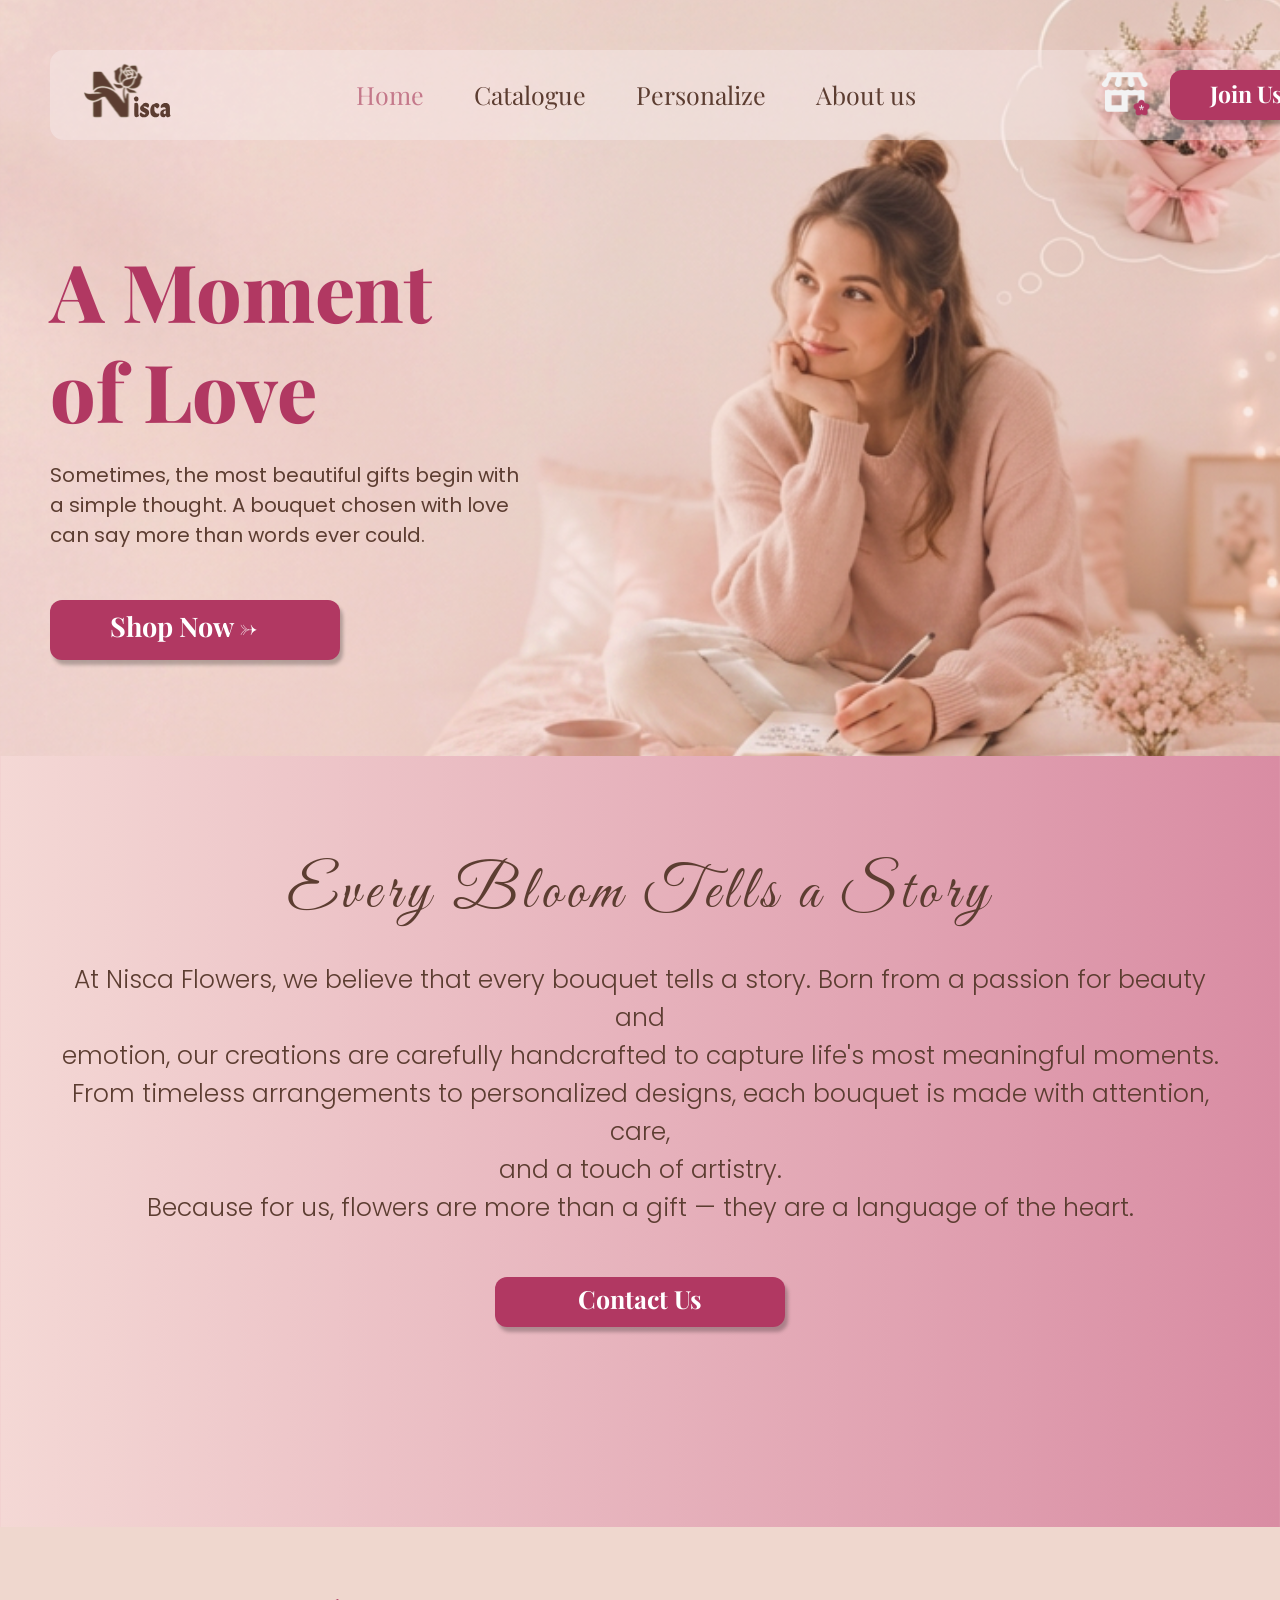
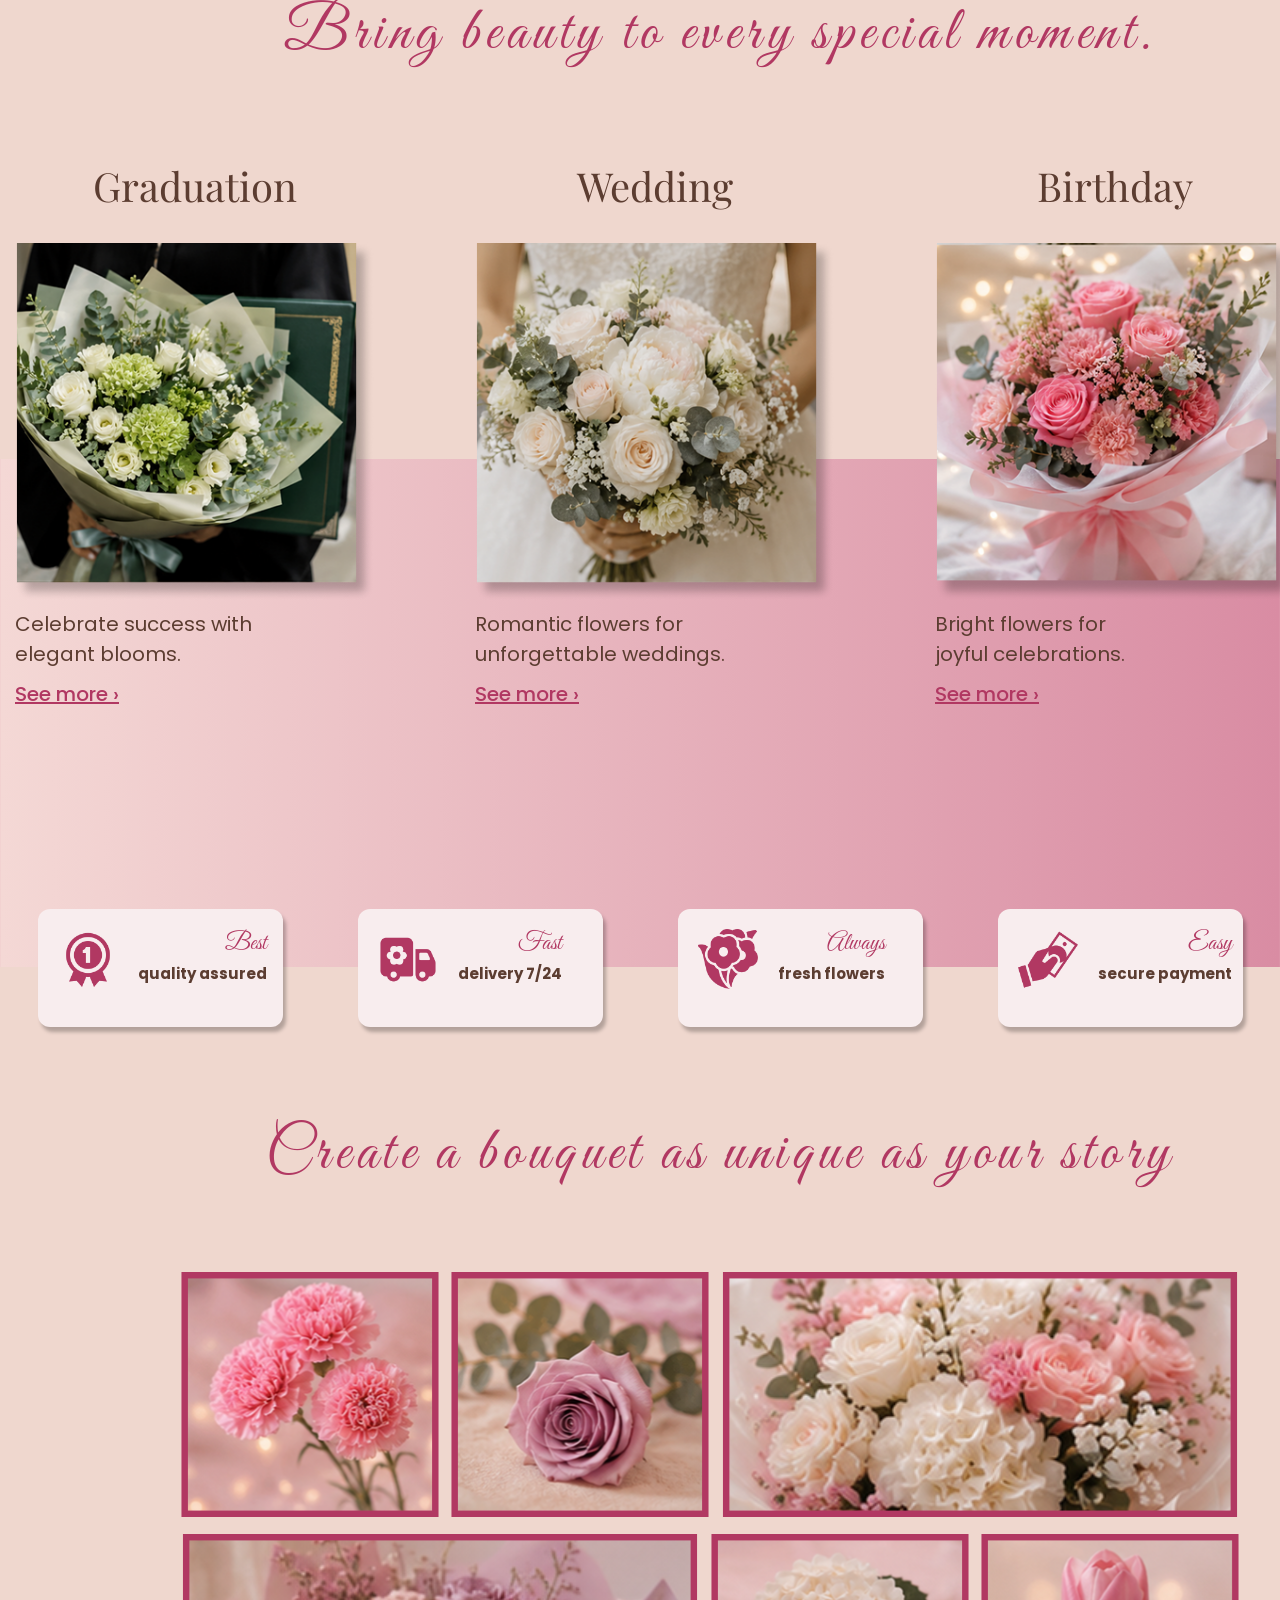
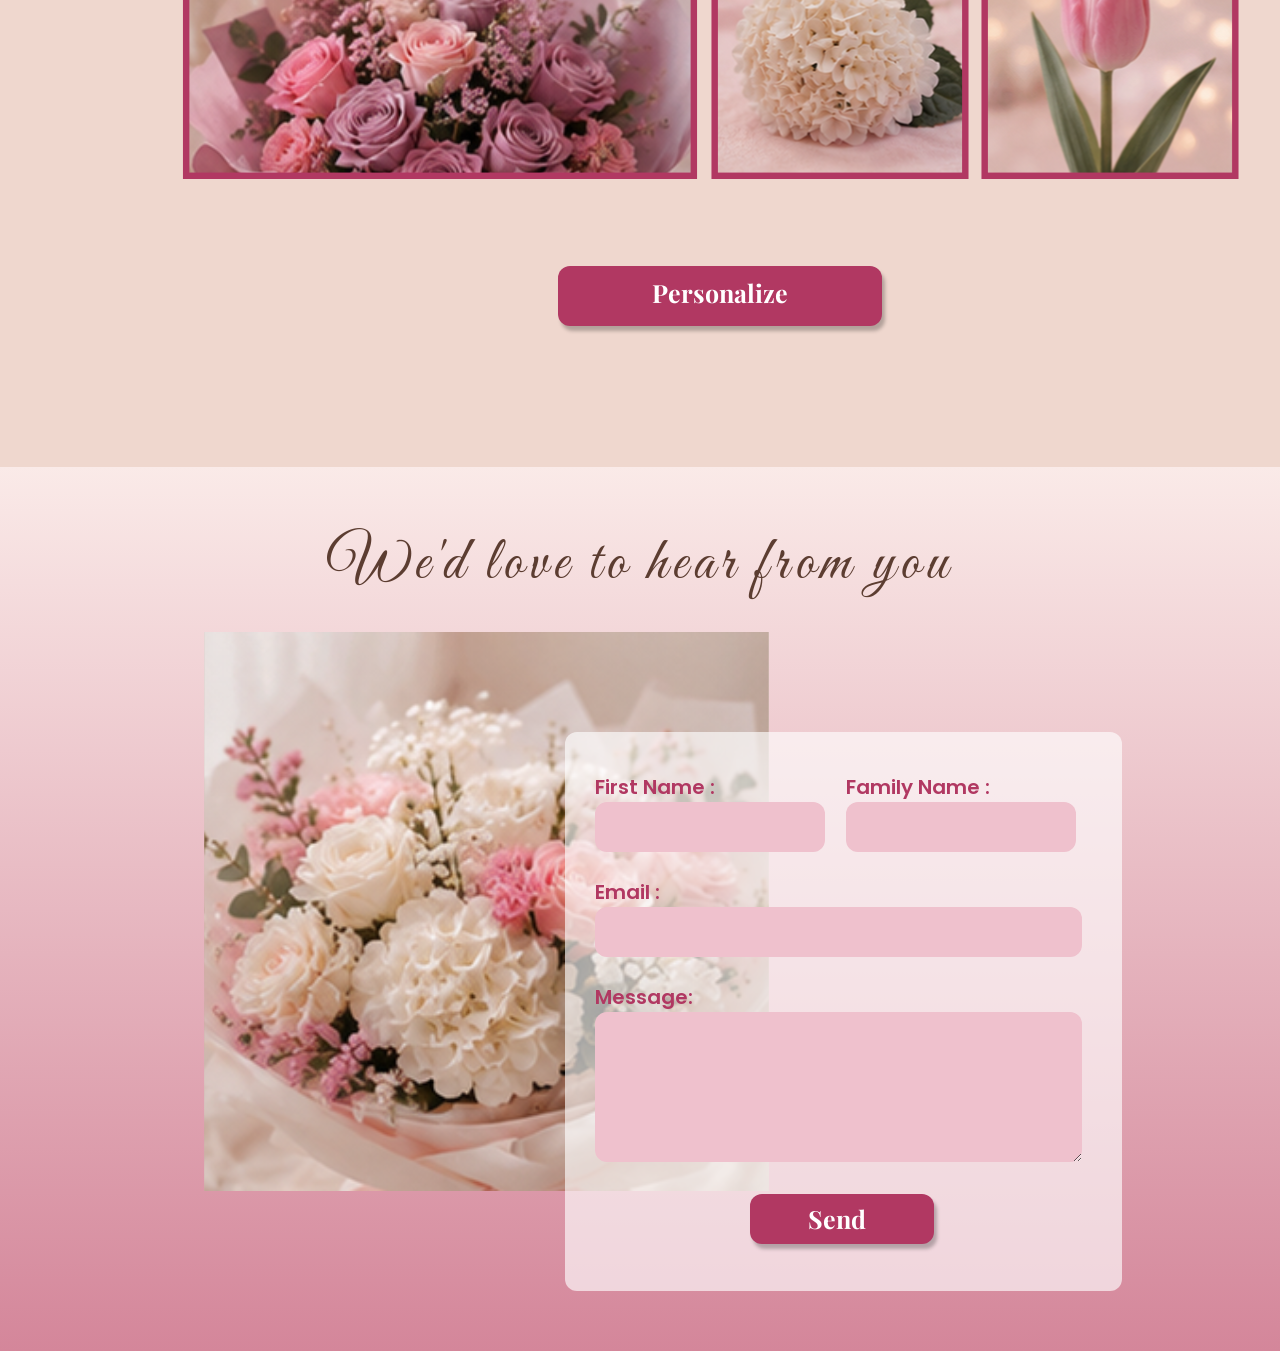
==== commit dd90cc05: "adding the contact section" ====
--- a/home.html
+++ b/home.html
@@ -181,6 +181,8 @@
         </div>
     </section>
 
+    
+
     <script src="home.js"></script>
 </body>
 </html>
--- a/home.css
+++ b/home.css
@@ -376,7 +376,7 @@
     background-color: #d9799b;
 }
 
-/* Contact Section */
+
 .contact-section {
     background: linear-gradient(180deg, #FAEAE8 0%, #D4869A 100%);
     padding: 60px 50px;
@@ -386,28 +386,25 @@
     display: flex;
     align-items: flex-start;
     justify-content: center;
-    gap: 40px;
-    max-width: 900px;
-    margin: 0 auto;
-}
-
-.contact-image {
-    flex: 1;
-    max-width: 400px;
-}
-
-.contact-image img {
-    width: 100%;
-    border-radius: 10px;
-}
+  
+}
+
+.contact-image img{
+    width: 657px;
+    height: 559px;
+}
+
 
 .contact-form {
-    flex: 1;
-    max-width: 400px;
-    background: rgba(255, 255, 255, 0.3);
+    border-radius: 12px;
+    background: rgba(255, 255, 255, 0.64);
     padding: 30px;
-    border-radius: 10px;
-}
+    width: 557px;
+    height: 559px;
+    margin-left: -250px;
+    margin-top: 100px;
+}
+
 
 .form-row {
     display: flex;
@@ -416,199 +413,90 @@
 
 .form-group {
     margin-bottom: 15px;
-    flex: 1;
+   
+}
+.all_form{
+    padding-top: 10px;
+    display:flex;
+    flex-direction: column;
+    gap:10px;
 }
 
 .form-group label {
-    display: block;
-    font-size: 12px;
-    color: #333;
+    font-size: 20px;
     margin-bottom: 5px;
-    font-weight: 500;
-}
-
-.form-group input,
-.form-group textarea {
-    width: 100%;
+    font-weight: 600;    
+    color: #B13862;
+    text-align: left;
+    font-family: Poppins;
+    line-height: normal;
+}
+
+.form-group input {
+    width: 230px;
+    height:50px;
     padding: 10px 15px;
     border: none;
-    border-radius: 5px;
-    background-color: rgba(255, 255, 255, 0.8);
+    border-radius: 12px;
+    background: #EFC1CD;
     font-family: 'Poppins', sans-serif;
-    font-size: 13px;
+    font-size: 17px;
+    outline: none;
+}
+.inp-email{
+    width: 487px;
+    height:50px;
+    padding: 10px 15px;
+    border: none;
+    border-radius: 12px;
+    background: #EFC1CD;
+    font-family: 'Poppins', sans-serif;
+    font-size: 17px;  
+    outline: none;
+}
+.lab-email{
+    font-size: 20px;
+    margin-bottom: 3px;
+    font-weight: 600;    
+    color: #B13862;
+    text-align: left;
+    font-family: Poppins;
+    line-height: normal;
+}
+.form-mail{
+    margin-bottom: 15px;
 }
 
 .form-group textarea {
-    resize: vertical;
+    width: 487px;
+    padding: 10px 15px;
+    height:150px;
+    border: none;
+    border-radius: 12px;
+    background: #EFC1CD;
+    font-family: 'Poppins', sans-serif;
+    font-size: 17px;
+    outline: none;
 }
 
 .btn-send {
-    display: block;
-    width: 120px;
-    margin: 20px auto 0;
-    background-color: #D94F5C;
-    color: white;
-    padding: 12px 30px;
+    width: 184px;
+    height: 50px;
+    border-radius: 12px;
+    background: #B13862;
+    box-shadow: 3px 5px 3.8px 0 rgba(0, 0, 0, 0.25);
+    color: #FFF;
+    font-family: "Playfair Display";
+    font-size: 25px;
+    font-weight: 700;
+    padding: 5px 10px 5px 0px;
+    display: inline-block;
+    transition: all 0.3s;
+    margin-left:155px;
+    margin-bottom: 100px;   
     border: none;
-    border-radius: 25px;
-    font-size: 14px;
-    font-weight: 500;
-    cursor: pointer;
-    transition: background-color 0.3s;
 }
 
 .btn-send:hover {
-    background-color: #C94050;
-}
-
-/* Footer */
-.footer {
-    padding: 40px 50px 20px;
-}
-
-.footer-container {
-    display: flex;
-    justify-content: space-between;
-    max-width: 1200px;
-    margin: 0 auto;
-    padding-bottom: 30px;
-    border-bottom: 1px solid rgba(255, 255, 255, 0.3);
-}
-
-.footer-brand {
-    max-width: 250px;
-}
-
-.footer-logo img {
-    height: 60px;
-    margin-bottom: 15px;
-}
-
-.footer-tagline {
-    font-size: 11px;
-    color: rgba(255, 255, 255, 0.9);
-    line-height: 1.8;
-}
-
-.footer-links h4,
-.footer-contact h4 {
-    font-size: 14px;
-    font-weight: 600;
-    color: white;
-    margin-bottom: 15px;
-}
-
-.footer-links ul li,
-.footer-contact ul li {
-    display: flex;
-    align-items: center;
-    gap: 10px;
-    font-size: 12px;
-    color: rgba(255, 255, 255, 0.9);
-    margin-bottom: 10px;
-}
-
-.footer-links ul li img,
-.footer-contact ul li img {
-    width: 16px;
-    height: 16px;
-}
-
-.footer-links ul li a {
-    display: flex;
-    align-items: center;
-    gap: 10px;
-    color: rgba(255, 255, 255, 0.9);
-}
-
-.footer-links ul li a:hover {
-    color: white;
-}
-
-.footer-bottom {
-    display: flex;
-    justify-content: space-between;
-    align-items: center;
-    padding-top: 20px;
-    max-width: 1200px;
-    margin: 0 auto;
-}
-
-.footer-bottom p {
-    font-size: 10px;
-    color: rgba(255, 255, 255, 0.8);
-}
-
-.footer-bottom a {
-    color: rgba(255, 255, 255, 0.8);
-}
-
-.footer-bottom a:hover {
-    color: white;
-}
-
-/* Responsive */
-@media (max-width: 1024px) {
-    .hero-container {
-        flex-direction: column;
-        text-align: center;
-    }
-
-    .hero-content {
-        margin-bottom: 30px;
-    }
-
-    .hero-title {
-        font-size: 48px;
-    }
-
-    .occasions-grid {
-        flex-wrap: wrap;
-    }
-
-    .contact-container {
-        flex-direction: column;
-    }
-
-    .footer-container {
-        flex-wrap: wrap;
-        gap: 30px;
-    }
-}
-
-@media (max-width: 768px) {
-    .header {
-        padding: 15px 20px;
-    }
-
-    .nav-links {
-        display: none;
-    }
-
-    .hero {
-        padding: 40px 20px;
-    }
-
-    .hero-title {
-        font-size: 36px;
-    }
-
-    .script-title {
-        font-size: 32px;
-    }
-
-    .features-container {
-        flex-wrap: wrap;
-        gap: 20px;
-    }
-
-    .bouquet-grid {
-        grid-template-columns: repeat(2, 1fr);
-    }
-
-    .footer-bottom {
-        flex-direction: column;
-        gap: 10px;
-        text-align: center;
-    }
-}
+    background-color: #d9799b;
+}
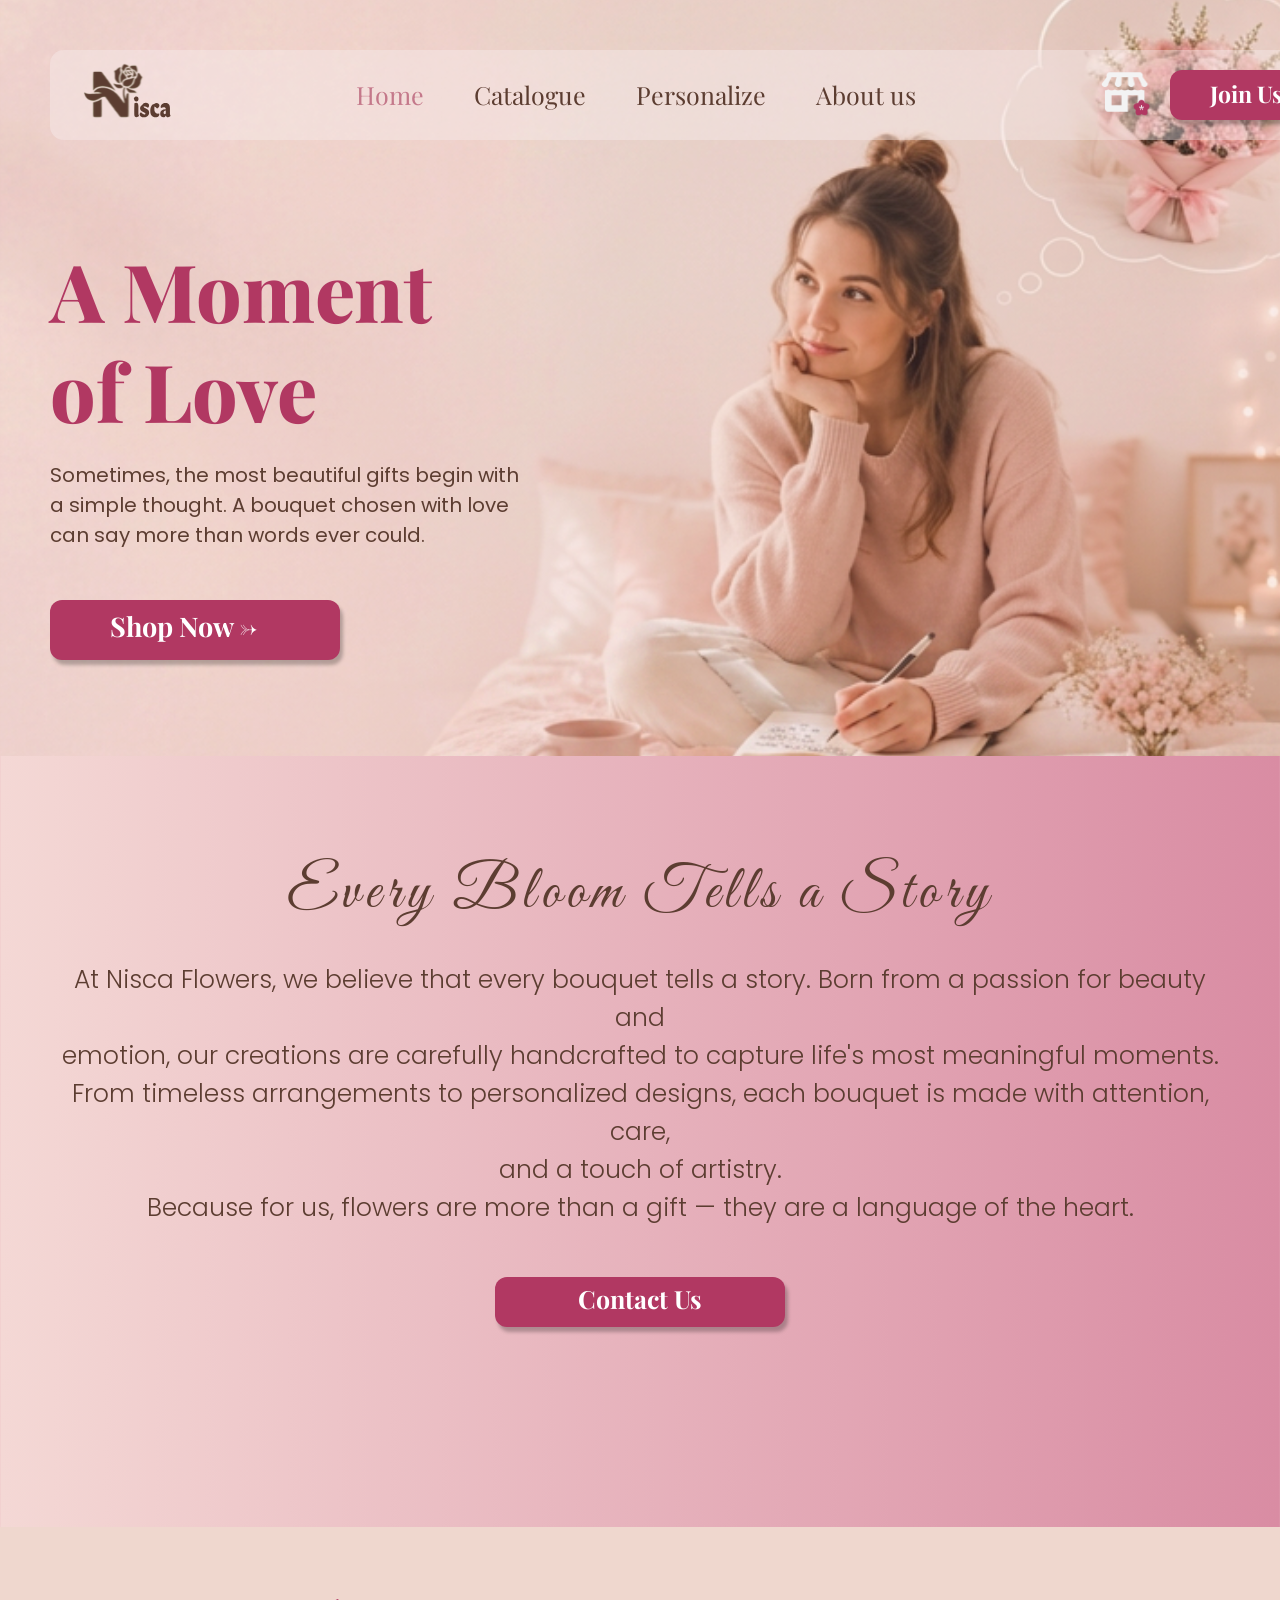
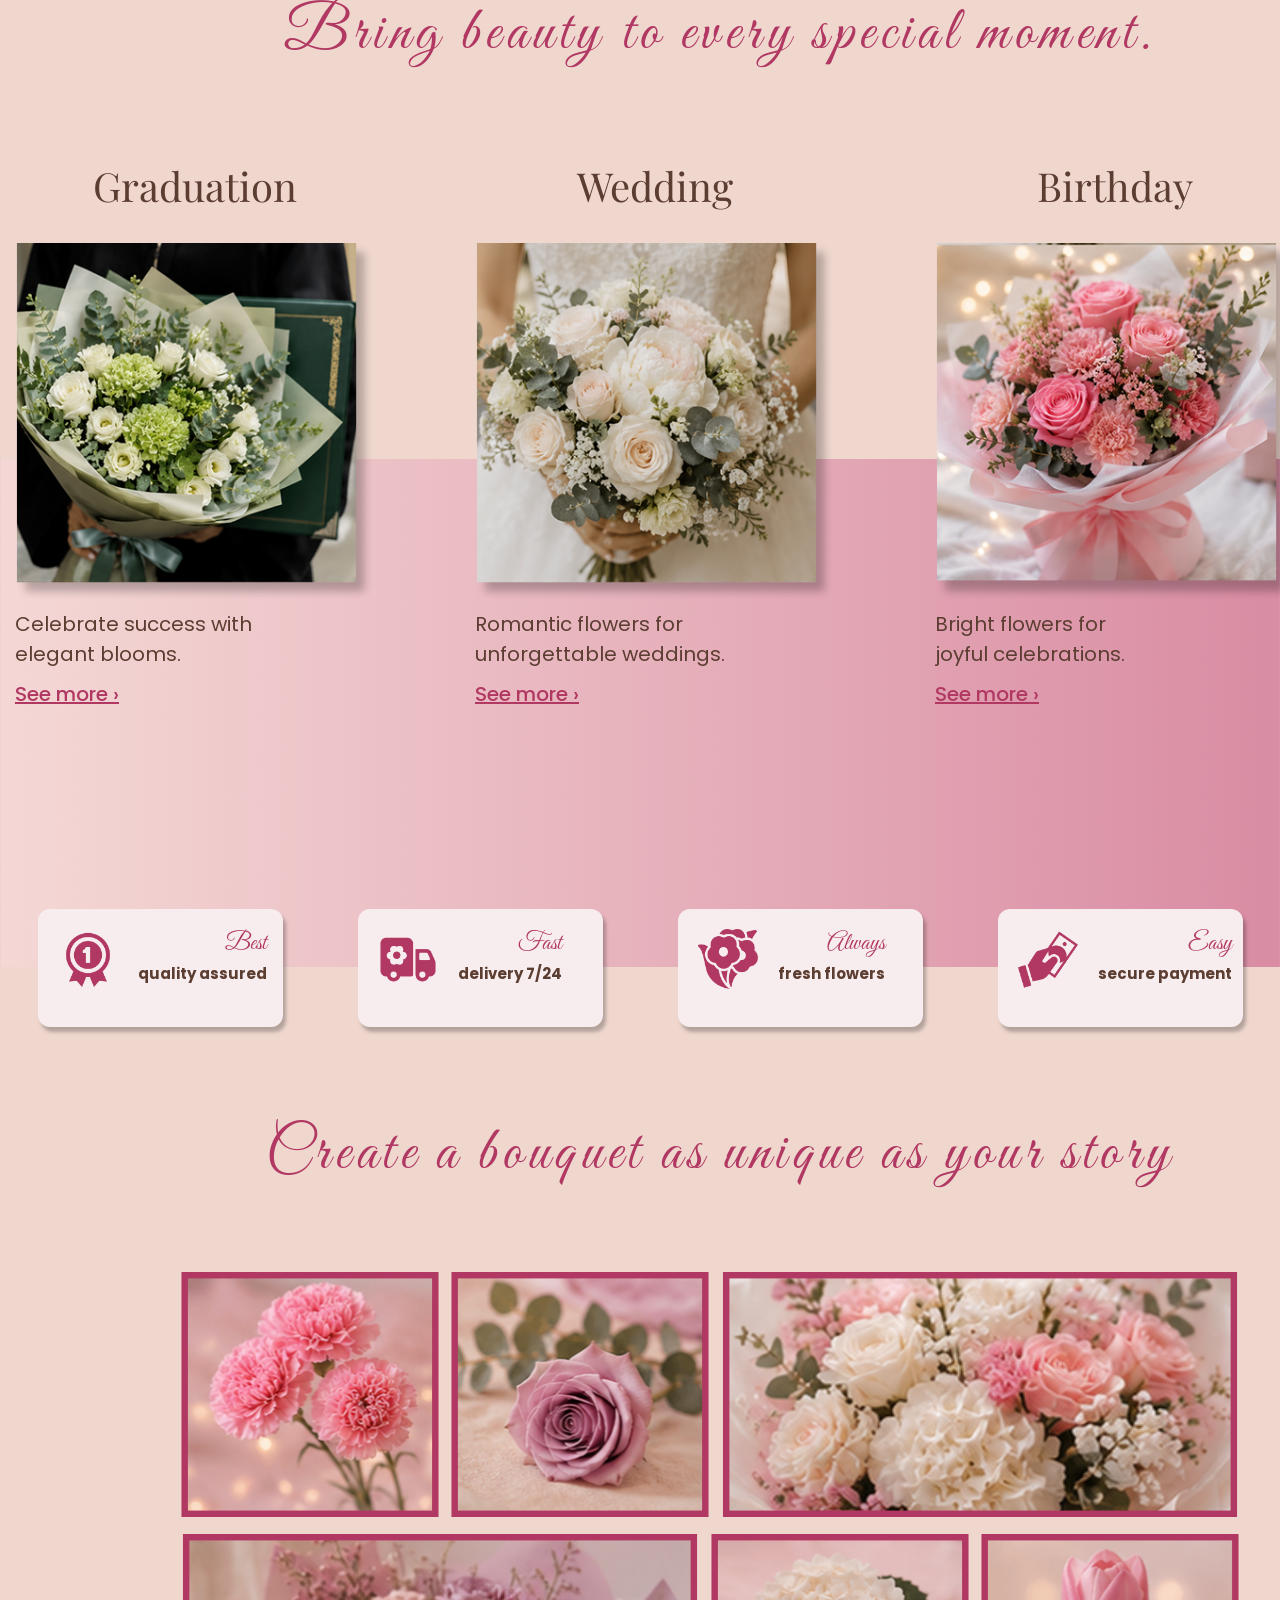
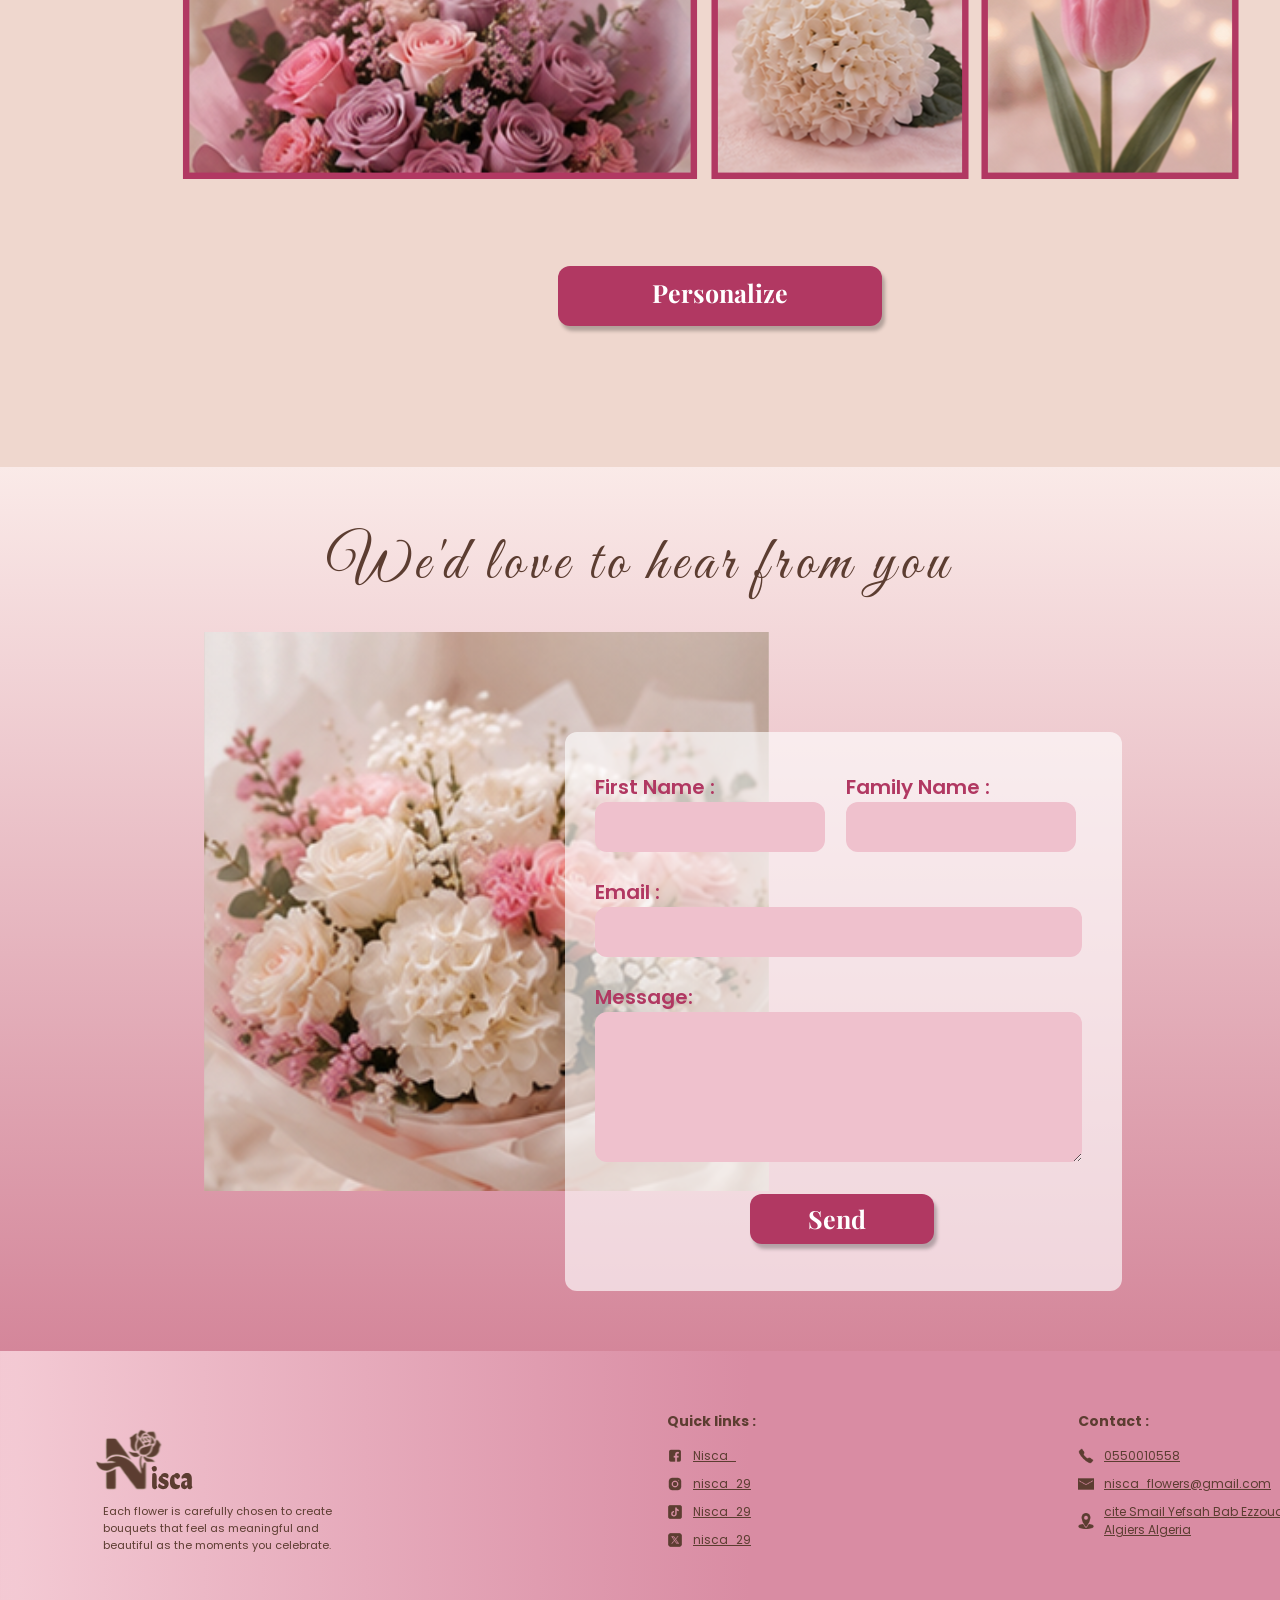
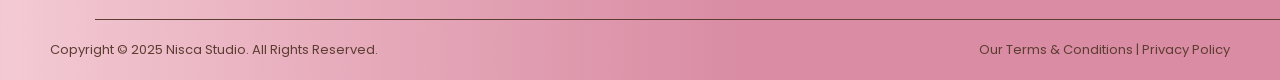
==== commit 07efca27: "fixing the footer html and css" ====
--- a/home.html
+++ b/home.html
@@ -181,8 +181,41 @@
         </div>
     </section>
 
-    
-
+    <footer class="footer">
+        <div class="footer-container">
+            <div class="footer-brand">
+                <div class="footer-logo">
+                    <img src="/images/logo.svg" alt="Nisca">
+                </div>
+                <p class="footer-tagline">
+                    Each flower is carefully chosen to create<br>
+                    bouquets that feel as meaningful and<br>
+                    beautiful as the moments you celebrate.
+                </p>
+            </div>
+            <div class="footer-links">
+                <h4>Quick links :</h4>
+                <ul>
+                    <li><a href="#"><img src="/images/Facebook.svg" alt=""> Nisca_</a></li>
+                    <li><a href="#"><img src="/images/Instagram.svg" alt=""> nisca_29</a></li>
+                    <li><a href="#"><img src="/images/TikTok.svg" alt=""> Nisca_29</a></li>
+                    <li><a href="#"><img src="/images/X.svg" alt=""> nisca_29</a></li>
+                </ul>
+            </div>
+            <div class="footer-contact">
+                <h4>Contact :</h4>
+                <ul>
+                    <li><img src="/images/Phone.svg" alt=""> <a href="#">0550010558</a></li>
+                    <li><img src="/images/Mail.svg" alt=""> <a href="#">nisca_flowers@gmail.com </a></li>
+                    <li><img src="/images/Place Marker.svg" alt=""> <a href="#">cite Smail Yefsah Bab Ezzouare<br>Algiers Algeria </a></li>
+                </ul>
+            </div>
+        </div>
+        <div class="footer-bottom">
+            <p>Copyright © 2025 Nisca Studio. All Rights Reserved.</p>
+            <p><a href="#">Our Terms & Conditions</a> | <a href="#">Privacy Policy</a></p>
+        </div>
+    </footer>
     <script src="home.js"></script>
 </body>
 </html>
--- a/home.css
+++ b/home.css
@@ -499,4 +499,92 @@
 
 .btn-send:hover {
     background-color: #d9799b;
+}
+
+.footer {
+    padding: 60px 50px 20px;
+    background: linear-gradient(90deg, rgba(243, 198, 211, 0.82) 1.26%, #D98CA3 58.6%);
+}
+
+.footer-container {
+    display: flex;
+    justify-content: space-between;
+    width: 1200px;
+    padding-bottom: 60px;
+    margin-left: 45px;
+    border-bottom: 1px solid #5C3D31;
+}
+
+.footer-brand {
+    width: 250px;
+    display: flex;
+    flex-direction: column;
+}
+
+.footer-logo img {
+    height: 100px;
+}
+
+.footer-tagline {
+    font-size: 11px;
+    color: #5C3D31;
+    margin-left: 8px;
+    margin-top: -15px;
+}
+
+.footer-links h4,
+.footer-contact h4 {
+    font-size: 14px;
+    font-weight: 650;
+    color: #5C3D31;
+    margin-bottom: 15px;
+}
+
+.footer-contact li :hover{
+    color: white;
+    text-decoration: underline;
+}
+
+.footer-links ul li,.footer-contact ul li {
+    display: flex;
+    align-items: center;
+    gap: 10px;
+    font-size: 12px;
+    color: #5C3D31;
+    text-decoration: underline;
+    margin-bottom: 10px;
+}
+
+.footer-links ul li img,.footer-contact ul li img {
+    width: 16px;
+    height: 16px;
+}
+
+.footer-links ul li a {
+    display: flex;
+    align-items: center;
+    gap: 10px;
+    color: #5C3D31;
+}
+
+.footer-links ul li a:hover {
+    color: white;
+    text-decoration: underline;
+}
+
+.footer-bottom {
+    color: #5C3D31;
+    font-family: Poppins;
+    font-size: 13px;
+    font-weight: 400;
+    display: flex;
+    justify-content: space-between;
+    align-items: center;
+    padding-top: 20px;
+    max-width: 1200px;
+    margin: 0 auto;
+}
+
+.footer-bottom a:hover {
+    color: rgb(114, 113, 113)
 }
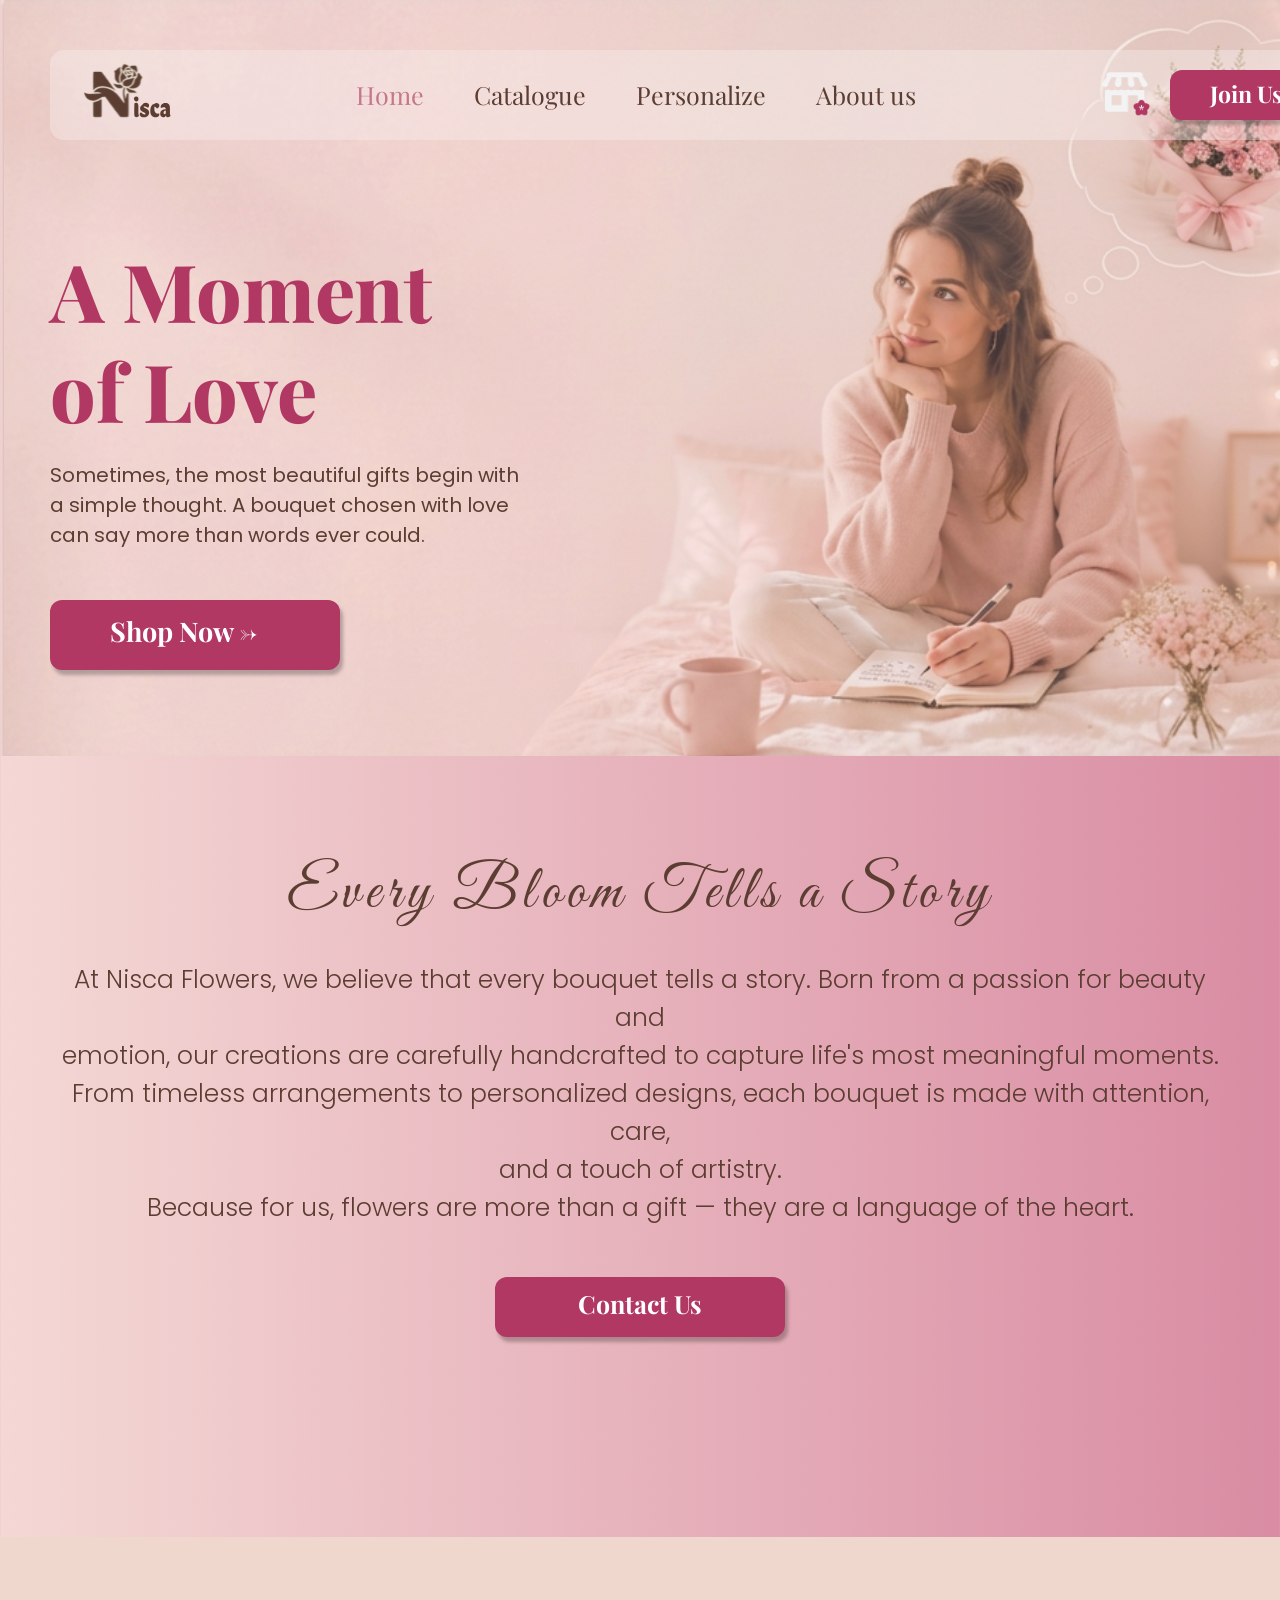
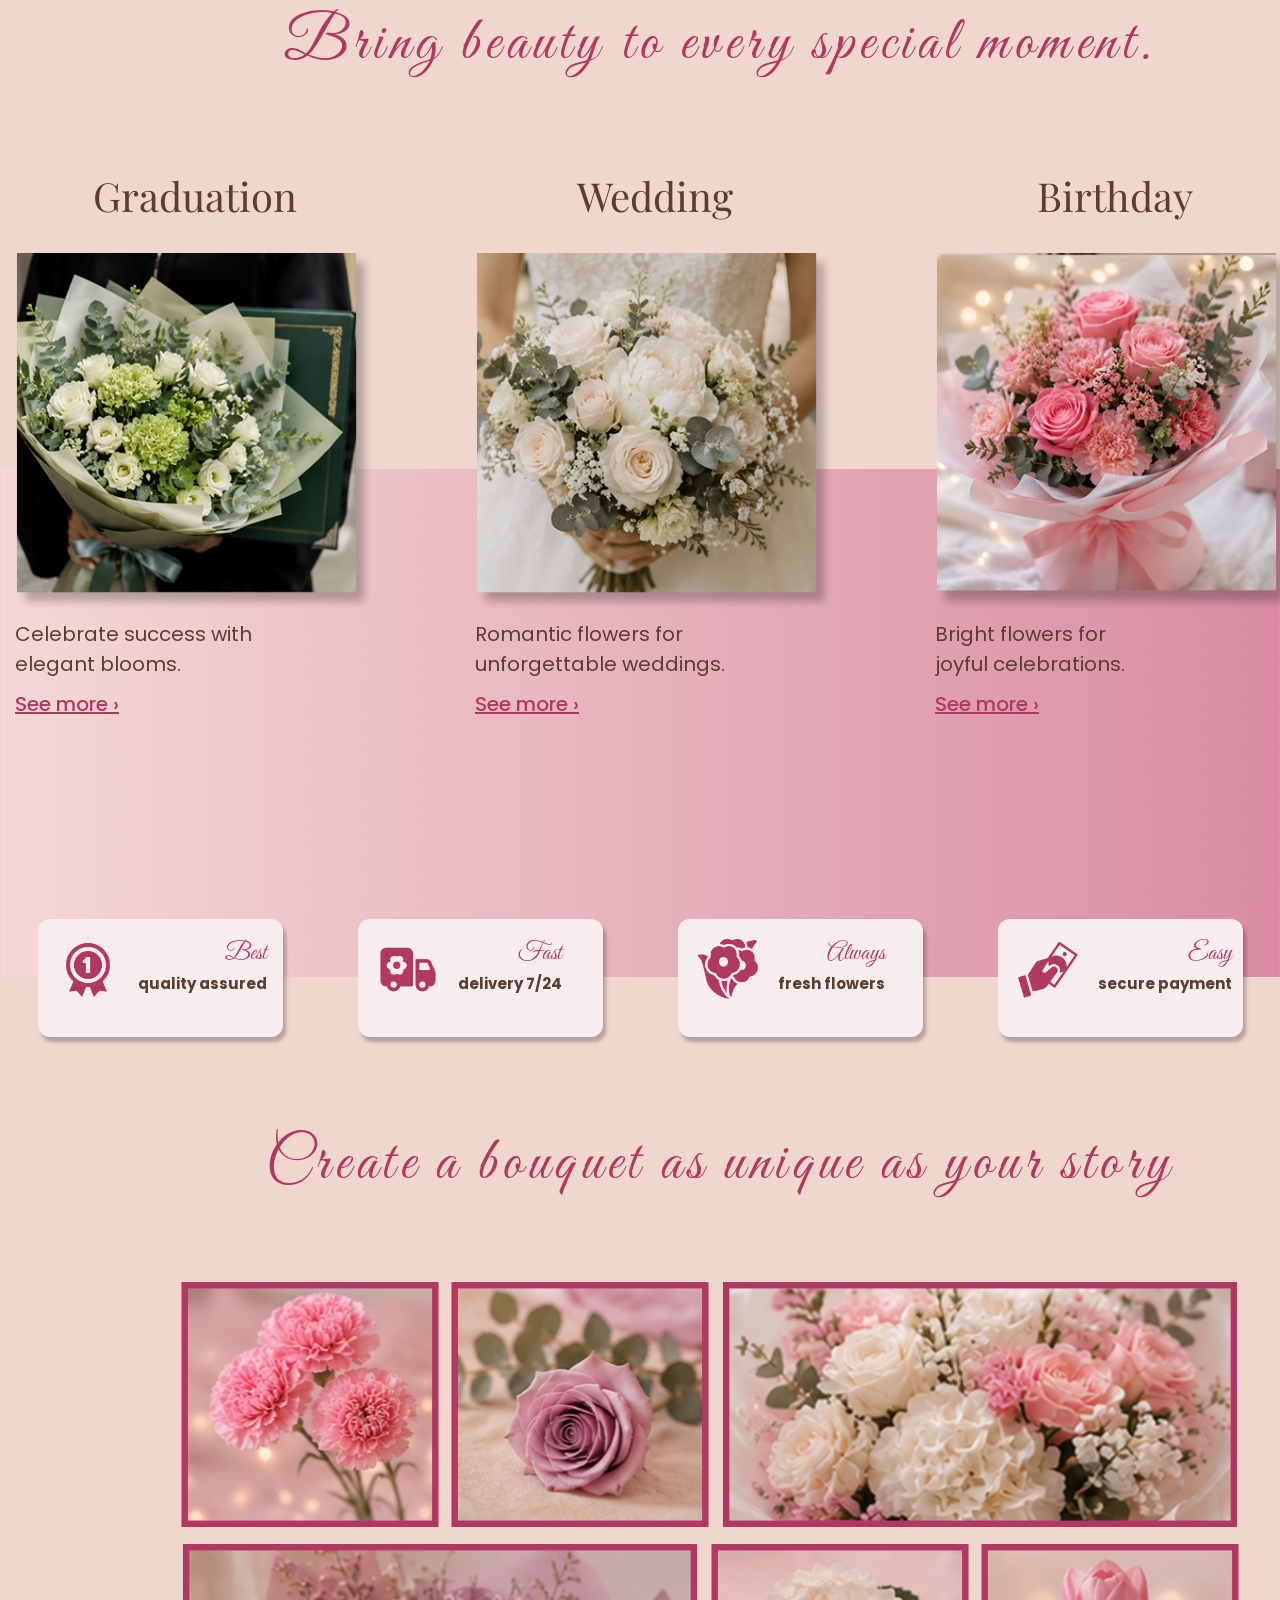
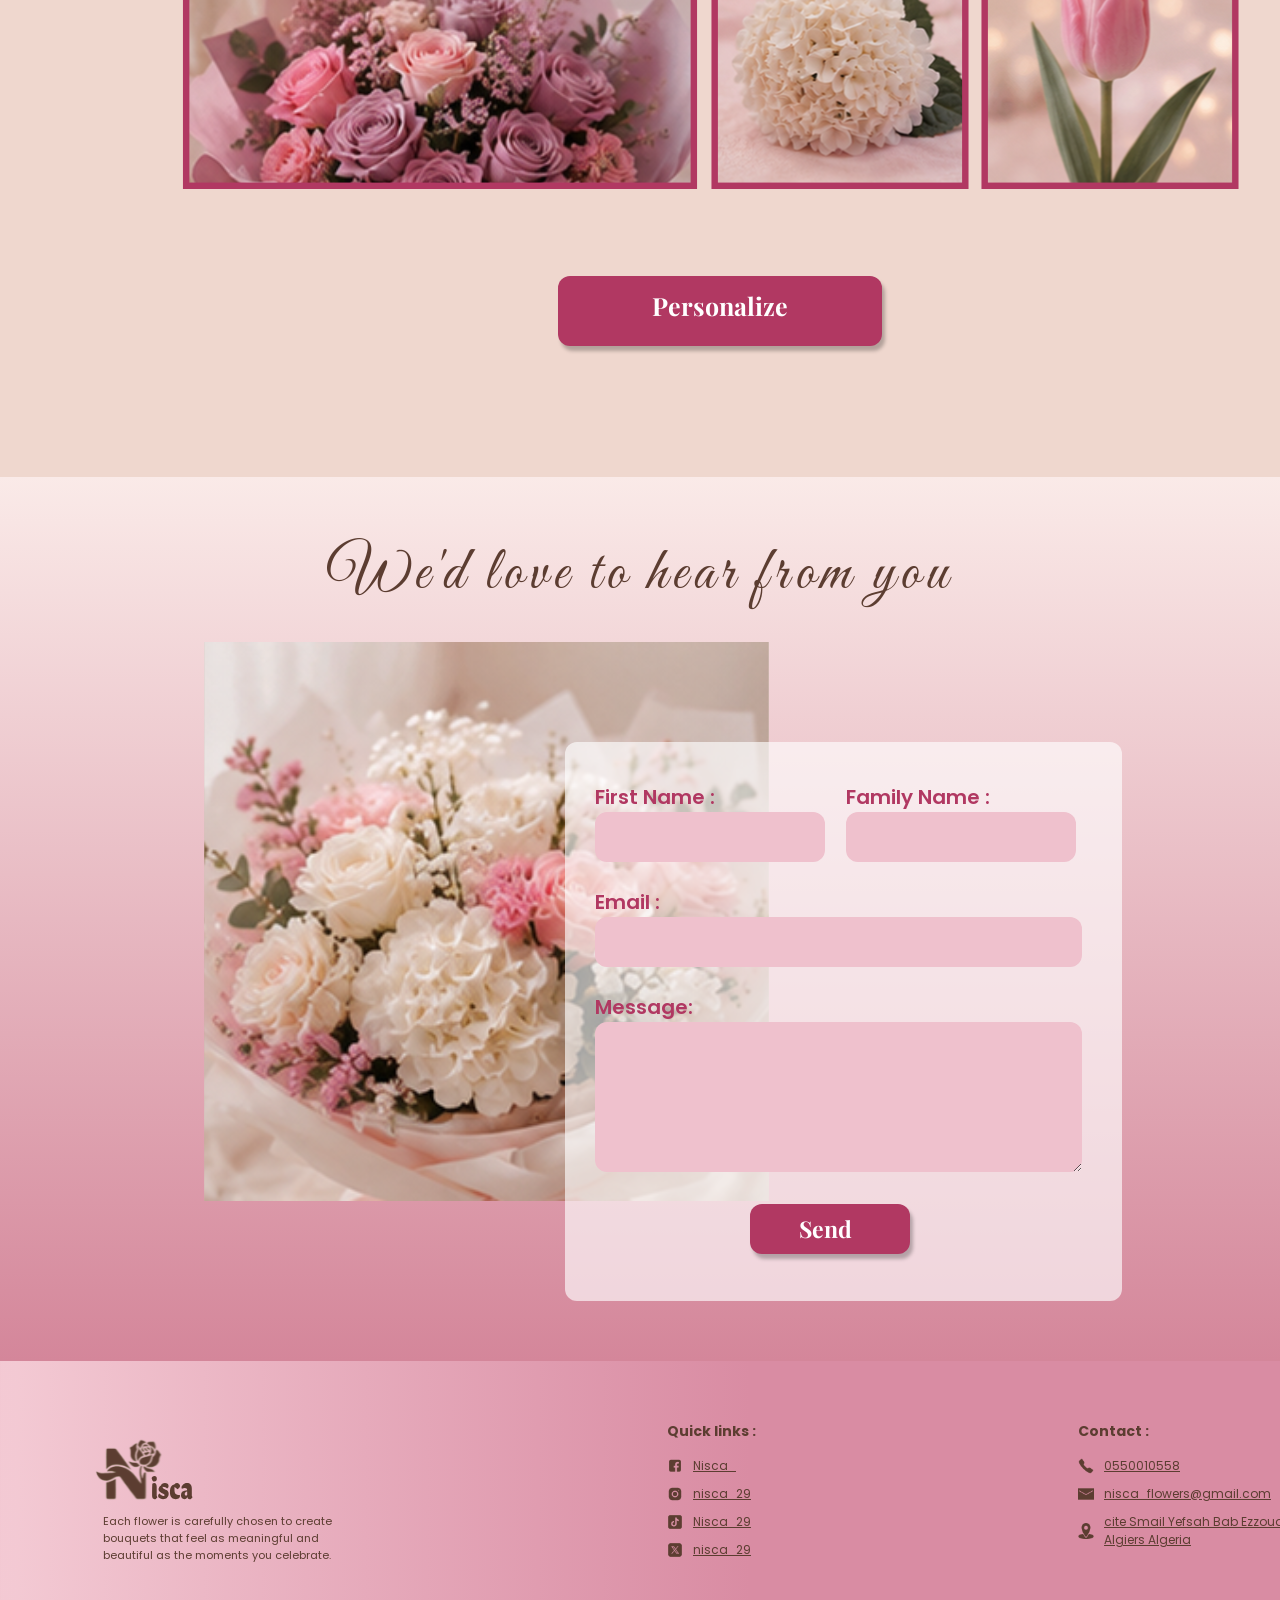
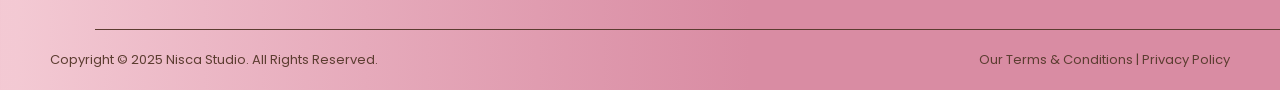
==== commit 986f25c8: "adding multi pictures in hero section" ====
--- a/home.html
+++ b/home.html
@@ -15,10 +15,10 @@
             </div>
             <nav class="nav">
                 <ul class="nav-links">
-                    <li><a href="#" class="active">Home</a></li>
-                    <li><a href="#">Catalogue</a></li>
-                    <li><a href="#">Personalize</a></li>
-                    <li><a href="#">About us</a></li>
+                    <li><a href="#hero" class="active">Home</a></li>
+                    <li><a href="#occasions-section">Catalogue</a></li>
+                    <li><a href="#personalize-section">Personalize</a></li>
+                    <li><a href="#story-section">About us</a></li>
                 </ul>
             </nav>
             <div class="header-actions">
@@ -30,7 +30,7 @@
         </div>
     </header>
 
-    <section class="hero">
+    <section id="hero">
         <div class="hero-container">
             <div class="hero-content">
                 <h1 class="hero-title">A Moment<br>of Love</h1>
@@ -41,10 +41,13 @@
                 </p>
                 <a href="#" class="btn-shop"> Shop Now → </a>
             </div>
-        </div>
-    </section>
-
-    <section class="story-section">
+            <div>
+                <img src="/images/row.svg" alt="Flowers" class="next-btn">
+            </div>
+        </div>
+    </section>
+
+    <section id="story-section">
         <h2 class="script-title">Every Bloom Tells a Story</h2>
         <p class="story-description">
             At Nisca Flowers, we believe that every bouquet tells a story. Born from a passion for beauty and<br>
@@ -56,7 +59,7 @@
         <a href="#" class="btn-contact">Contact Us</a>
     </section>
 
-    <section class="occasions-section">
+    <section id="occasions-section">
         <div class="categories">
             <h2 class="script-title" style="color: #B13862;">Bring beauty to every special moment.</h2>
         </div>
@@ -118,7 +121,7 @@
         </div>
     </section>
 
-    <section class="personalize-section">
+    <section id="personalize-section">
         <h2 class="script-title" style="color: #B13862;">Create a bouquet as unique as your story</h2>
         <div class="bouquet-grid" id="grid1">
             <div class="small_pictures">
--- a/home.css
+++ b/home.css
@@ -108,7 +108,7 @@
 }
 
 
-.hero {
+#hero {
     padding: 40px 50px;
     position: relative;
     width: 1440px;
@@ -117,6 +117,13 @@
     background-repeat: no-repeat;
 }
 
+.next-btn{
+    width: 70px;
+    height: 70px;
+    margin-right: 10px;
+    cursor: pointer;
+}
+
 .hero-container {
     display: flex;
     align-items: center;
@@ -154,7 +161,7 @@
 .btn-shop {
     display: flex;
     width: 290px;
-    height: 60px;
+    height: 70px;
     border-radius: 12px;
     background: #B13862;
     box-shadow: 3px 5px 3.8px 0 rgba(0, 0, 0, 0.25);
@@ -163,7 +170,7 @@
     font-size: 27px;
     font-weight: 700;
     line-height: normal;
-    padding: 8px 60px;
+    padding: 13px 60px;
     transition: background-color 0.3s;
     margin-top: 50px;
 }
@@ -172,7 +179,7 @@
     background-color: #d9799b;
 }
 
-.story-section {
+#story-section {
     padding: 100px 50px;
     text-align: center;
 }
@@ -192,7 +199,7 @@
 
 .btn-contact {
     width: 290px;
-    height: 50px;
+    height: 60px;
     border-radius: 12px;
     background: #B13862;
     box-shadow: 3px 5px 3.8px 0 rgba(0, 0, 0, 0.25);
@@ -200,7 +207,7 @@
     font-family: "Playfair Display";
     font-size: 25px;
     font-weight: 700;
-    padding: 5px 10px;
+    padding: 10px 10px;
     display: inline-block;
     transition: all 0.3s;
     margin-top: 20px;
@@ -309,7 +316,7 @@
     line-height: normal;
 }
 
-.personalize-section {
+#personalize-section {
     padding-top:150px ;
     background-color: #EFD7CE;
     width: 1440px;
@@ -357,7 +364,7 @@
 
 .btn-personalize {
     width: 324px;
-    height: 60px;
+    height: 70px;
     border-radius: 12px;
     background: #B13862;
     box-shadow: 3px 5px 3.8px 0 rgba(0, 0, 0, 0.25);
@@ -365,7 +372,7 @@
     font-family: "Playfair Display";
     font-size: 25px;
     font-weight: 700;
-    padding: 10px 10px;
+    padding: 13px 10px;
     display: inline-block;
     transition: all 0.3s;
     margin-top: 70px;
@@ -480,14 +487,14 @@
 }
 
 .btn-send {
-    width: 184px;
+    width: 160px;
     height: 50px;
     border-radius: 12px;
     background: #B13862;
     box-shadow: 3px 5px 3.8px 0 rgba(0, 0, 0, 0.25);
     color: #FFF;
     font-family: "Playfair Display";
-    font-size: 25px;
+    font-size: 23px;
     font-weight: 700;
     padding: 5px 10px 5px 0px;
     display: inline-block;
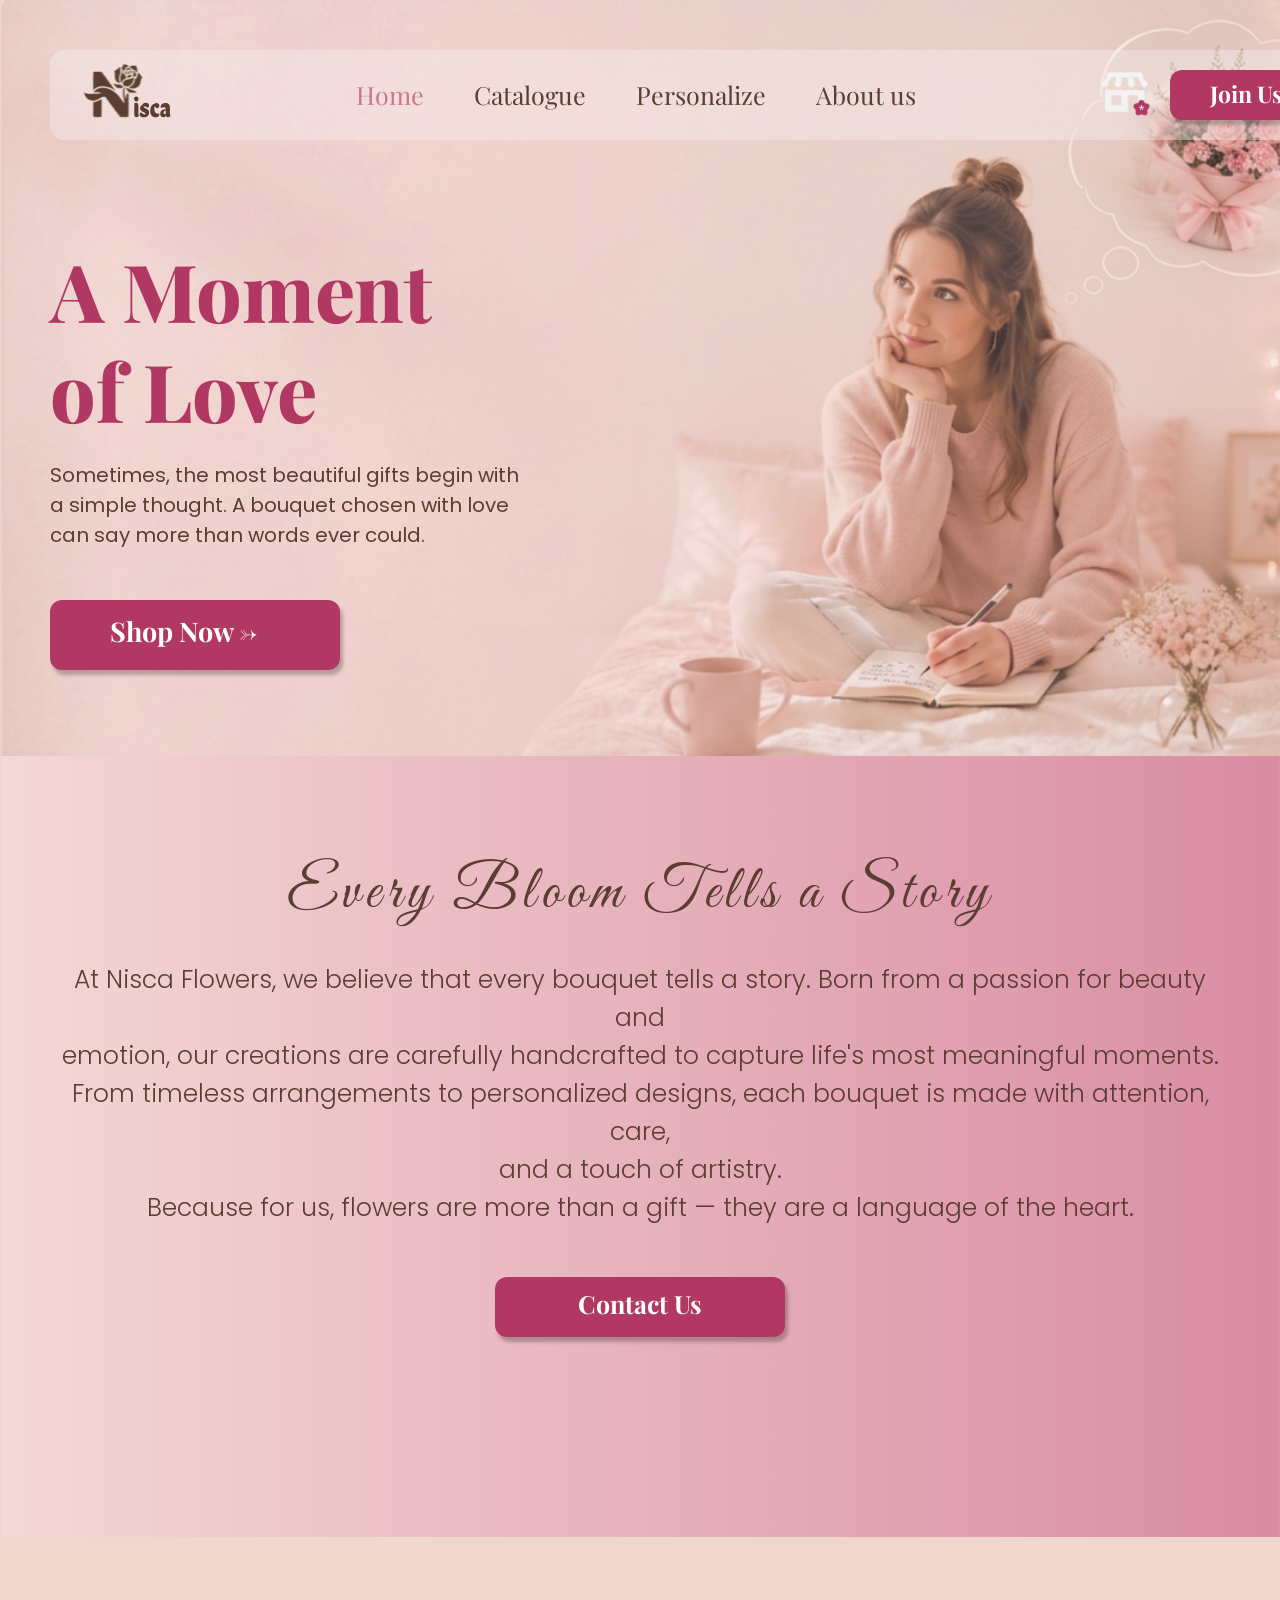
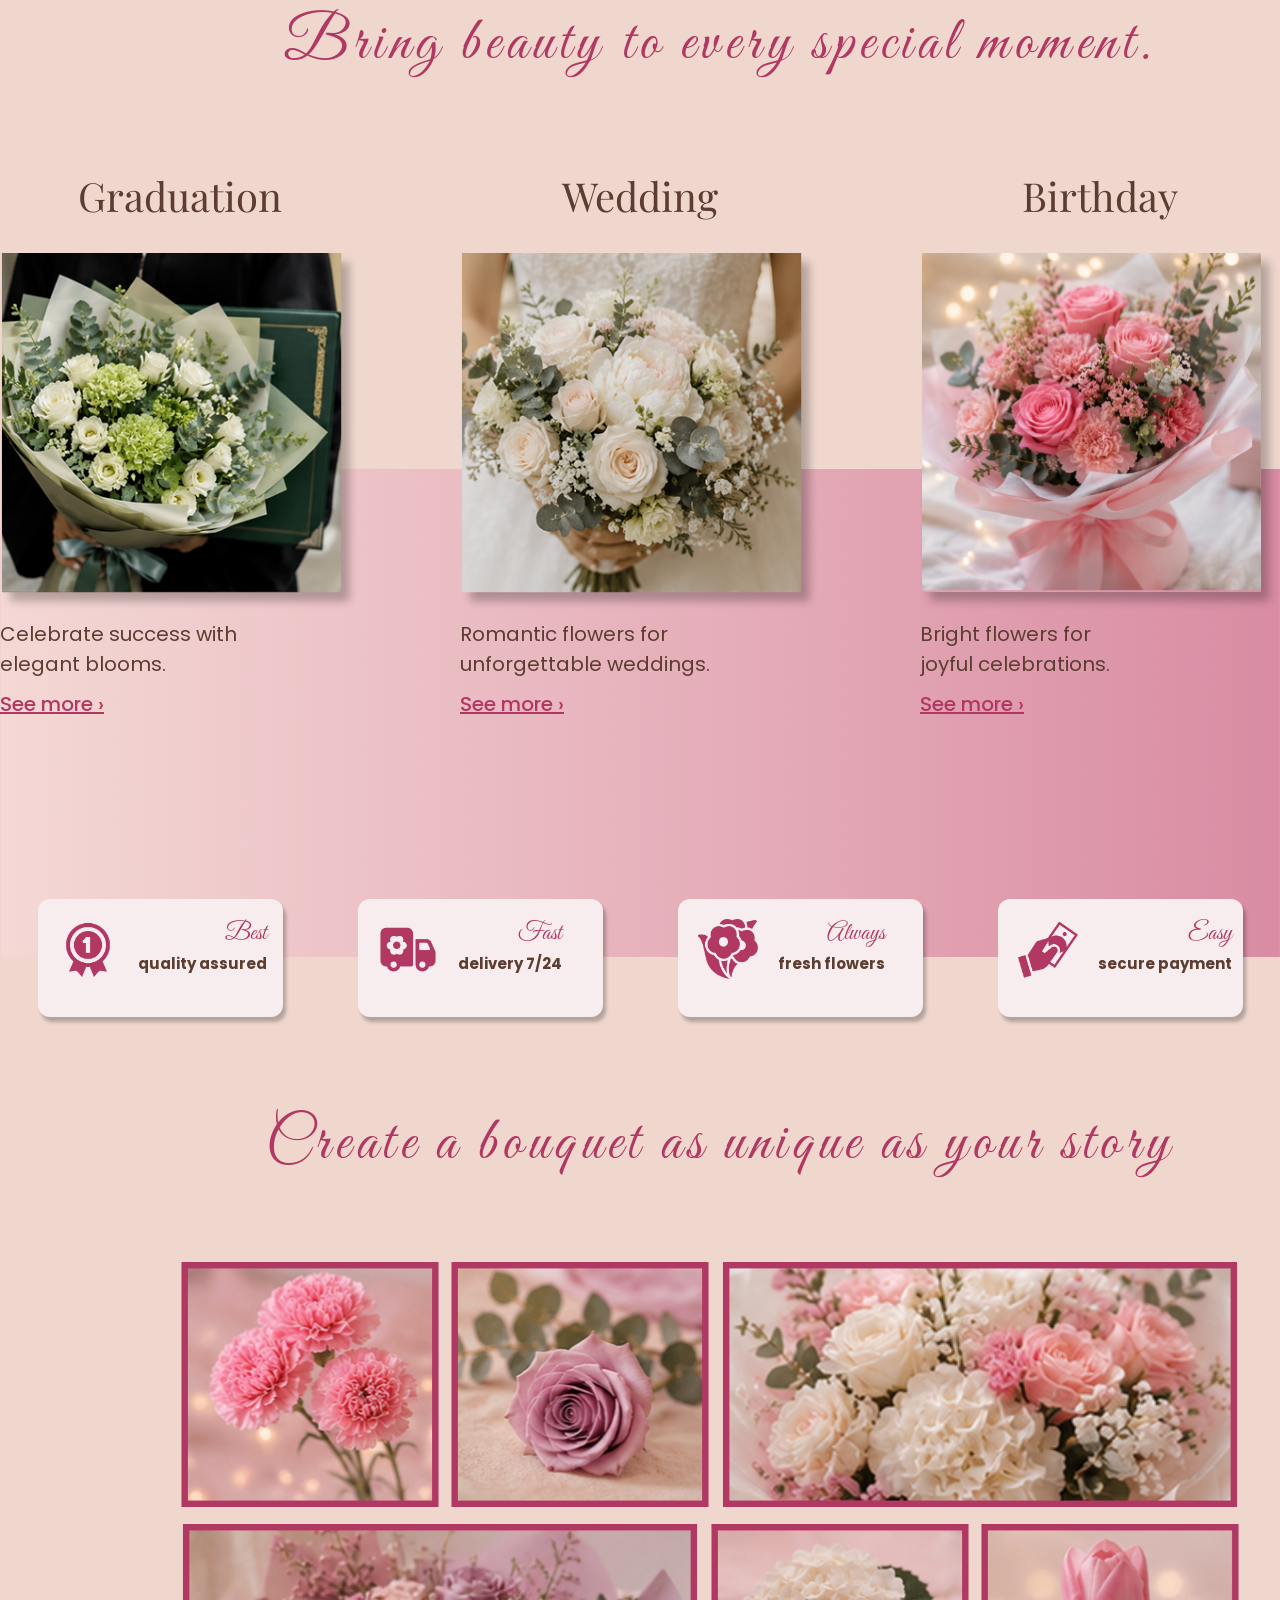
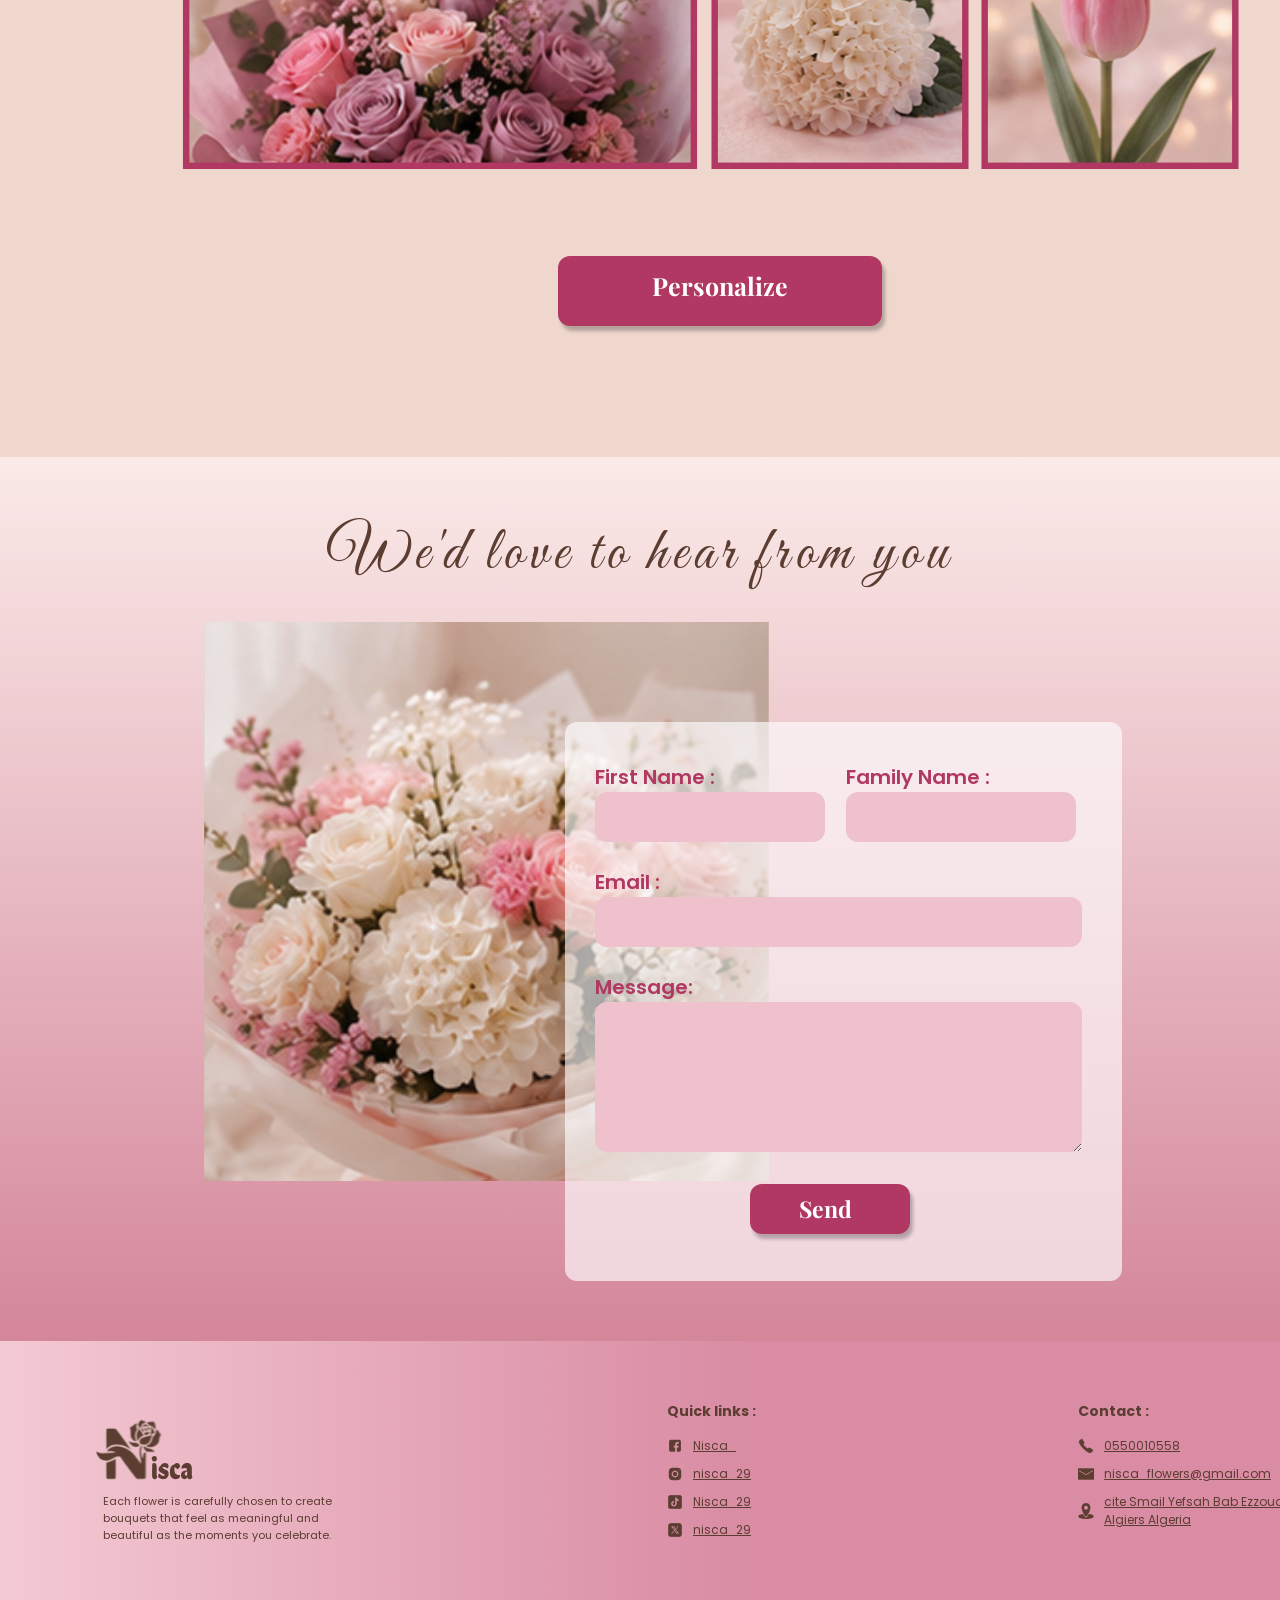
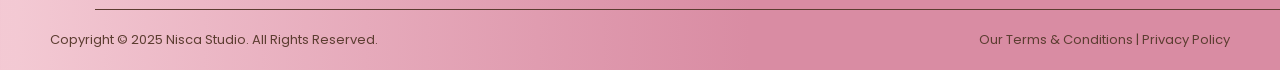
==== commit e11413b2: "adding categories animation" ====
--- a/home.html
+++ b/home.html
@@ -64,29 +64,90 @@
             <h2 class="script-title" style="color: #B13862;">Bring beauty to every special moment.</h2>
         </div>
         <div class="occasions-grid">
-            <div class="occasion-card">
-                <h3 class="occasion-title">Graduation</h3>
-                <div class="occasion-image">
-                    <img src="/images/graduation.png" alt="Graduation flowers">
-                </div>
-                <p>Celebrate success with <br>elegant blooms.</p>
-                <a href="#" class="see-more">See more ›</a>
-            </div>
-            <div class="occasion-card">
-                <h3 class="occasion-title">Wedding</h3>
-                <div class="occasion-image">
-                    <img src="/images/wedding.png" alt="Wedding flowers">
-                </div>
-                <p>Romantic flowers for<br> unforgettable weddings.</p>
-                <a href="#" class="see-more">See more ›</a>
-            </div>
-            <div class="occasion-card">
-                <h3 class="occasion-title">Birthday</h3>
-                <div class="occasion-image">
-                    <img src="/images/birthday.png" alt="Birthday flowers">
-                </div>
-                <p>Bright flowers for<br> joyful celebrations.</p>
-                <a href="#" class="see-more">See more ›</a>
+            <div class="group">
+                <div class="occasion-card">
+                    <h3 class="occasion-title">Graduation</h3>
+                    <div class="occasion-image">
+                        <img src="/images/graduation.png" alt="Graduation flowers">
+                    </div>
+                    <p>Celebrate success with <br>elegant blooms.</p>
+                    <a href="#" class="see-more">See more ›</a>
+                </div>
+                <div class="occasion-card">
+                    <h3 class="occasion-title">Wedding</h3>
+                    <div class="occasion-image">
+                        <img src="/images/wedding.png" alt="Wedding flowers">
+                    </div>
+                    <p>Romantic flowers for<br> unforgettable weddings.</p>
+                    <a href="#" class="see-more">See more ›</a>
+                </div>
+                <div class="occasion-card">
+                    <h3 class="occasion-title">Birthday</h3>
+                    <div class="occasion-image">
+                        <img src="/images/birthday.svg" alt="Birthday flowers">
+                    </div>
+                    <p>Bright flowers for<br> joyful celebrations.</p>
+                    <a href="#" class="see-more">See more ›</a>
+                </div>
+                <div class="occasion-card">
+                    <h3 class="occasion-title">Romance</h3>
+                    <div class="occasion-image">
+                        <img src="/images/romance.svg" alt="Romance flowers">
+                    </div>
+                    <p>A bouquet filled with love, tenderness, and unforgettable moments.</p>
+                    <a href="#" class="see-more">See more ›</a>
+                </div>
+                <div class="occasion-card">
+                    <h3 class="occasion-title">Sympathy</h3>
+                    <div class="occasion-image">
+                        <img src="/images/sympathy.svg" alt="Sympathy flowers">
+                    </div>
+                    <p>Thoughtful arrangements to express care and support during difficult times.</p>
+                    <a href="#" class="see-more">See more ›</a>
+                </div>
+            </div>
+
+            <div aria-hidden class="group">
+                <div class="occasion-card">
+                    <h3 class="occasion-title">Graduation</h3>
+                    <div class="occasion-image">
+                        <img src="/images/graduation.png" alt="Graduation flowers">
+                    </div>
+                    <p>Celebrate success with <br>elegant blooms.</p>
+                    <a href="#" class="see-more">See more ›</a>
+                </div>
+                <div class="occasion-card">
+                    <h3 class="occasion-title">Wedding</h3>
+                    <div class="occasion-image">
+                        <img src="/images/wedding.png" alt="Wedding flowers">
+                    </div>
+                    <p>Romantic flowers for<br> unforgettable weddings.</p>
+                    <a href="#" class="see-more">See more ›</a>
+                </div>
+                <div class="occasion-card">
+                    <h3 class="occasion-title">Birthday</h3>
+                    <div class="occasion-image">
+                        <img src="/images/birthday.svg" alt="Birthday flowers">
+                    </div>
+                    <p>Bright flowers for<br> joyful celebrations.</p>
+                    <a href="#" class="see-more">See more ›</a>
+                </div>
+                <div class="occasion-card">
+                    <h3 class="occasion-title">Romance</h3>
+                    <div class="occasion-image">
+                        <img src="/images/romance.svg" alt="Romance flowers">
+                    </div>
+                    <p>A bouquet filled with love, tenderness, and unforgettable moments.</p>
+                    <a href="#" class="see-more">See more ›</a>
+                </div>
+                <div class="occasion-card">
+                    <h3 class="occasion-title">Sympathy</h3>
+                    <div class="occasion-image">
+                        <img src="/images/sympathy.svg" alt="Sympathy flowers">
+                    </div>
+                    <p>Thoughtful arrangements to express care and support during difficult times.</p>
+                    <a href="#" class="see-more">See more ›</a>
+                </div>
             </div>
         </div>
     </section>
--- a/home.css
+++ b/home.css
@@ -227,11 +227,39 @@
 
 .occasions-grid {
     display: flex;
-    justify-content: center;
+    overflow-x: auto;
+    margin-top: -300px;
+    margin-bottom: 150px;
+    
+}
+.occasions-grid::-webkit-scrollbar {
+    display: none;
+}
+.group{
+    display: flex;
     gap: 100px;
-    margin-top: -300px;
-    margin-left: 30px;
-    margin-bottom: 200px;
+    animation: spin 20s linear infinite;
+    padding-right: 100px;
+}
+
+@keyframes spin {
+    from {translate: 0;}
+    to {transform: translateX(calc(-100% - 100px));}
+}
+
+.occasions-grid:hover .group {
+    animation-play-state: paused;
+}
+
+.occasion-card p {
+    flex: 0 0 5em;
+    color: #5C3D31;
+    font-family: Poppins;
+    font-size: 20px;
+    font-style: normal;
+    font-weight: 400;
+    line-height: normal;
+    margin-bottom: 10px;
 }
 
 .occasion-image img {
@@ -250,15 +278,7 @@
     margin-bottom: 30px;
 }
 
-.occasion-card p {
-    color: #5C3D31;
-    font-family: Poppins;
-    font-size: 20px;
-    font-style: normal;
-    font-weight: 400;
-    line-height: normal;
-    margin-bottom: 10px;
-}
+
 
 .see-more {
     color: #B13862;
@@ -593,5 +613,87 @@
 }
 
 .footer-bottom a:hover {
-    color: rgb(114, 113, 113)
+    color: rgb(114, 113, 113);
+}
+
+#cookie-banner {
+  position: fixed;
+  bottom: 0; left: 0; right: 0;
+  background-color: rgba(92, 61, 49, 0.96);
+  color: #f7f3f2;
+  display: flex;
+  align-items: center;
+  justify-content: space-between;
+  gap: 20px;
+  padding: 18px 40px;
+  z-index: 9999;
+  font-family: 'Poppins', sans-serif;
+  font-size: 14px;
+  box-shadow: 0 -4px 20px rgba(0,0,0,0.2);
+}
+
+#cookie-banner p { 
+  margin: 0; 
+  flex: 1; 
+  line-height: 1.6; 
+}
+
+
+#cookie-banner a { 
+  color: #D98CA3; 
+  text-decoration: underline; 
+}
+
+.cookie-btn {
+  padding: 10px 28px;
+  border-radius: 10px;
+  border: none;
+  cursor: pointer;
+  font-family: 'Playfair Display', serif;
+  font-size: 16px;
+  font-weight: 700;
+  transition: 0.3s;
+  white-space: nowrap;
+}
+
+.cookie-btn.accept { 
+  background-color: #B13862; 
+  color: #fff; 
+}
+    
+.cookie-btn.accept:hover { 
+  background-color: #d9799b; 
+}
+    
+.cookie-btn.decline { 
+  background-color: transparent; 
+  color: #f7f3f2; 
+  border: 2px solid #f7f3f2; 
+  margin-left: 10px; 
+}
+
+.cookie-btn.decline:hover { 
+  background-color: rgba(255,255,255,0.1); 
+}
+
+.msg-box {
+  background-color: #f8d7da; 
+  position: fixed;
+  top: 20px; 
+  left: 50%;
+  transform: translateX(-50%);
+  padding: 12px 30px;
+  border-radius: 12px;
+  font-size: 15px;
+  font-weight: 600;
+  z-index: 9999;
+  box-shadow: 0 4px 15px rgba(0,0,0,0.2);
+}
+
+.msg-error   { 
+  color: #B13862; 
+}
+
+.msg-success {  
+  color: #155724; 
 }
